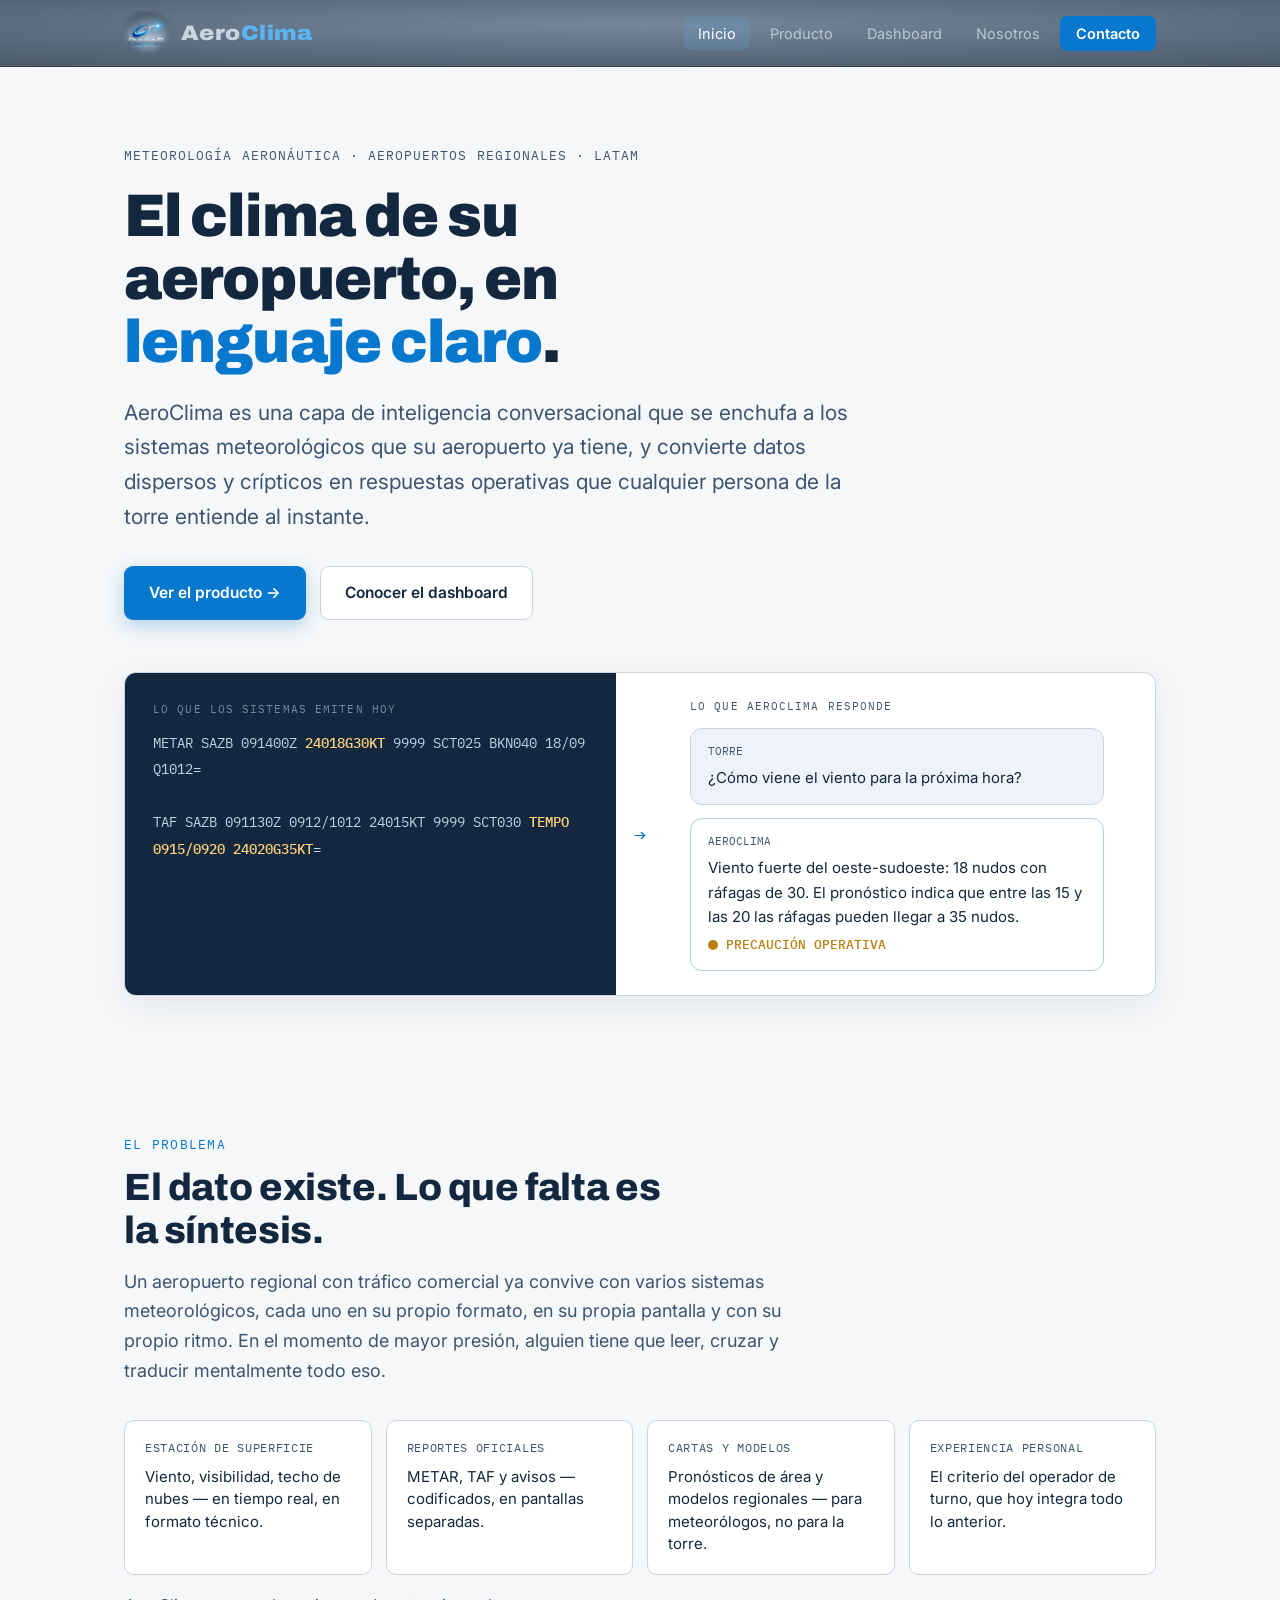
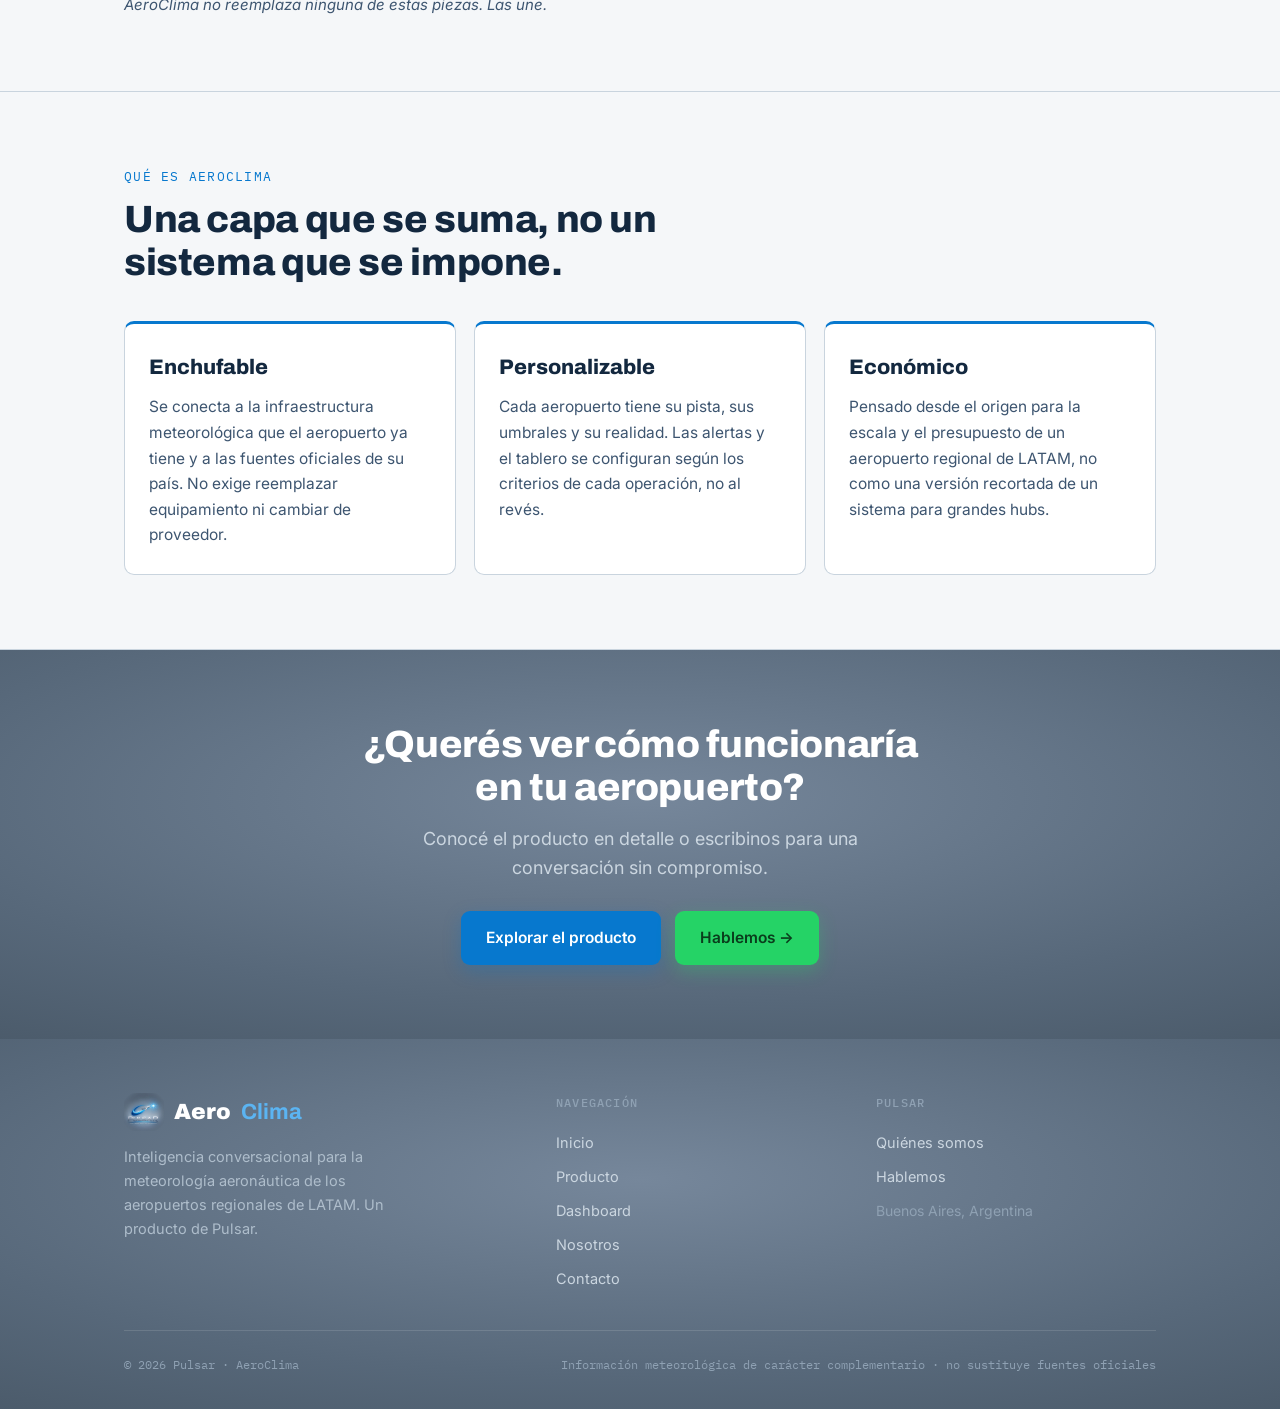
==== index.html @ eca9749c "Initial Page Structure" ====
<!DOCTYPE html>
<html lang="es">
<head>
<meta charset="UTF-8">
<meta name="viewport" content="width=device-width, initial-scale=1.0">
<title>AeroClima — Meteorología aeronáutica en lenguaje claro | Pulsar</title>
<meta name="description" content="AeroClima es una capa de inteligencia conversacional para la meteorología aeronáutica de aeropuertos regionales de LATAM. Se enchufa a los sistemas que ya existen y traduce datos crípticos en decisiones claras.">
<link rel="icon" type="image/png" sizes="48x48" href="favicon-48.png">
<link rel="icon" type="image/png" sizes="32x32" href="favicon-32.png">
<link rel="apple-touch-icon" href="apple-touch-icon.png">
<meta name="theme-color" content="#3C4A57">
<meta property="og:type" content="website">
<meta property="og:site_name" content="AeroClima">
<meta property="og:locale" content="es_AR">
<meta property="og:title" content="AeroClima — Meteorología aeronáutica en lenguaje claro">
<meta property="og:description" content="Una capa de IA conversacional que se enchufa a los sistemas meteorológicos que su aeropuerto ya tiene y los traduce a lenguaje operativo claro.">
<meta property="og:url" content="https://tomaslosada.github.io/aeroclima/index.html">
<meta property="og:image" content="https://tomaslosada.github.io/aeroclima/og-image.png">
<meta property="og:image:width" content="1200">
<meta property="og:image:height" content="630">
<meta name="twitter:card" content="summary_large_image">
<meta name="twitter:title" content="AeroClima — Meteorología aeronáutica en lenguaje claro">
<meta name="twitter:description" content="Una capa de IA conversacional que se enchufa a los sistemas meteorológicos que su aeropuerto ya tiene y los traduce a lenguaje operativo claro.">
<meta name="twitter:image" content="https://tomaslosada.github.io/aeroclima/og-image.png">
<link rel="preconnect" href="https://fonts.googleapis.com">
<link rel="preconnect" href="https://fonts.gstatic.com" crossorigin>
<link href="https://fonts.googleapis.com/css2?family=Archivo:wght@400..900&family=IBM+Plex+Mono:wght@400;500&family=Inter:wght@400;500;600;700&display=swap" rel="stylesheet">
<link rel="stylesheet" href="styles.css">
<style>
.hero{background:var(--paper);padding:78px 0 64px}
.hero .eyebrow{font-family:var(--mono);font-size:13px;letter-spacing:.08em;text-transform:uppercase;color:var(--ink-soft);margin-bottom:18px}
.hero h1{font-weight:900;font-stretch:95%;font-size:clamp(36px,5.6vw,60px);line-height:1.05;letter-spacing:-.015em;max-width:17ch}
.hero h1 em{font-style:normal;color:var(--cielo)}
.hero p.lede{margin-top:22px;font-size:clamp(17px,2vw,21px);color:var(--ink-soft);max-width:56ch}
.hero-cta{margin-top:32px;display:flex;gap:14px;flex-wrap:wrap}
.decode{margin-top:52px;display:grid;grid-template-columns:1fr auto 1fr;align-items:stretch;border:1px solid var(--line);background:#fff;border-radius:12px;overflow:hidden;box-shadow:0 10px 34px rgba(19,40,63,.07)}
.decode .raw{padding:26px 28px;background:var(--ink);color:#BFD3E6;font-family:var(--mono);font-size:14px;line-height:1.9;word-break:break-word}
.decode .raw .tag{display:block;font-size:11px;letter-spacing:.1em;color:#6E8BA8;margin-bottom:10px}
.decode .raw b{color:#FFD27A;font-weight:500}
.decode .bridge{display:flex;align-items:center;justify-content:center;padding:0 18px;font-family:var(--mono);font-size:20px;color:var(--cielo);background:#fff}
.decode .clear{padding:24px 26px;display:flex;flex-direction:column;justify-content:center;gap:13px}
.decode .clear .tag{font-size:11px;letter-spacing:.1em;font-family:var(--mono);color:var(--ink-soft)}
.bubble{background:#EDF3F8;border:1px solid var(--line);border-radius:12px;padding:13px 17px;font-size:15px;max-width:46ch}
.bubble .who{font-family:var(--mono);font-size:11px;color:var(--ink-soft);display:block;margin-bottom:6px}
.bubble.answer{background:#fff;border-color:#B5CCE0}
.estado{display:inline-flex;align-items:center;gap:8px;font-family:var(--mono);font-size:12.5px;font-weight:500;margin-top:4px}
.dot{width:10px;height:10px;border-radius:50%}
.dot.amber{background:var(--ambar)}.estado.amber{color:var(--ambar)}
.frag{margin-top:34px;display:grid;grid-template-columns:repeat(auto-fit,minmax(210px,1fr));gap:14px}
.frag .pane{background:#fff;border:1px solid var(--line);border-radius:10px;padding:18px 20px}
.frag .pane .src{font-family:var(--mono);font-size:11.5px;letter-spacing:.06em;color:var(--ink-soft);text-transform:uppercase}
.frag .pane .what{margin-top:8px;font-size:15px;line-height:1.5}
.frag-note{margin-top:18px;font-size:15px;color:var(--ink-soft);font-style:italic}
.pilares{margin-top:36px;display:grid;grid-template-columns:repeat(auto-fit,minmax(260px,1fr));gap:18px}
.pilar{background:#fff;border:1px solid var(--line);border-top:3px solid var(--cielo);border-radius:10px;padding:26px 24px}
.pilar h3{font-weight:800;font-size:21px;margin-bottom:10px}
.pilar p{font-size:15.5px;color:var(--ink-soft)}
.cta-band{background:var(--grad-pulsar);border-bottom:0;text-align:center;color:#fff}
.cta-band h2{margin:0 auto 14px;color:#fff}
.cta-band p{color:#CBD6E0;max-width:50ch;margin:0 auto 28px;font-size:18px}
@media (max-width:820px){
  .decode{grid-template-columns:1fr}
  .decode .bridge{padding:8px 0;background:transparent;font-size:0;line-height:0}
  .decode .bridge::after{content:"\2193";font-size:22px;line-height:1;color:var(--cielo)}
}
.skip{position:absolute;left:-9999px;top:0;background:#fff;color:var(--ink);padding:10px 16px;border-radius:0 0 8px 0;z-index:99;font-weight:600}.skip:focus{left:0}
</style>
</head>
<body>
<a class="skip" href="#contenido">Saltar al contenido</a>
<div id="nav-slot"></div>

<main id="contenido">
<header class="hero">
  <div class="wrap">
    <div class="eyebrow">Meteorología aeronáutica · Aeropuertos regionales · LATAM</div>
    <h1>El clima de su aeropuerto, en <em>lenguaje claro</em>.</h1>
    <p class="lede">AeroClima es una capa de inteligencia conversacional que se enchufa a los sistemas meteorológicos que su aeropuerto ya tiene, y convierte datos dispersos y crípticos en respuestas operativas que cualquier persona de la torre entiende al instante.</p>
    <div class="hero-cta">
      <a class="btn btn-primary" href="producto.html">Ver el producto →</a>
      <a class="btn btn-ghost" href="dashboard.html">Conocer el dashboard</a>
    </div>

    <div class="decode reveal" aria-label="De un METAR crudo a una respuesta clara">
      <div class="raw">
        <span class="tag">LO QUE LOS SISTEMAS EMITEN HOY</span>
        METAR SAZB 091400Z <b>24018G30KT</b> 9999 SCT025 BKN040 18/09 Q1012=<br><br>
        TAF SAZB 091130Z 0912/1012 24015KT 9999 SCT030 <b>TEMPO 0915/0920 24020G35KT</b>=
      </div>
      <div class="bridge" aria-hidden="true">→</div>
      <div class="clear">
        <span class="tag">LO QUE AEROCLIMA RESPONDE</span>
        <div class="bubble"><span class="who">TORRE</span>¿Cómo viene el viento para la próxima hora?</div>
        <div class="bubble answer"><span class="who">AEROCLIMA</span>Viento fuerte del oeste-sudoeste: 18 nudos con ráfagas de 30. El pronóstico indica que entre las 15 y las 20 las ráfagas pueden llegar a 35 nudos.
          <div class="estado amber"><span class="dot amber"></span>PRECAUCIÓN OPERATIVA</div>
        </div>
      </div>
    </div>
  </div>
</header>

<section>
  <div class="wrap">
    <div class="kicker">El problema</div>
    <h2>El dato existe. Lo que falta es la síntesis.</h2>
    <p class="intro">Un aeropuerto regional con tráfico comercial ya convive con varios sistemas meteorológicos, cada uno en su propio formato, en su propia pantalla y con su propio ritmo. En el momento de mayor presión, alguien tiene que leer, cruzar y traducir mentalmente todo eso.</p>
    <div class="frag reveal">
      <div class="pane"><div class="src">Estación de superficie</div><div class="what">Viento, visibilidad, techo de nubes — en tiempo real, en formato técnico.</div></div>
      <div class="pane"><div class="src">Reportes oficiales</div><div class="what">METAR, TAF y avisos — codificados, en pantallas separadas.</div></div>
      <div class="pane"><div class="src">Cartas y modelos</div><div class="what">Pronósticos de área y modelos regionales — para meteorólogos, no para la torre.</div></div>
      <div class="pane"><div class="src">Experiencia personal</div><div class="what">El criterio del operador de turno, que hoy integra todo lo anterior.</div></div>
    </div>
    <p class="frag-note">AeroClima no reemplaza ninguna de estas piezas. Las une.</p>
  </div>
</section>

<section>
  <div class="wrap">
    <div class="kicker">Qué es AeroClima</div>
    <h2>Una capa que se suma, no un sistema que se impone.</h2>
    <div class="pilares reveal">
      <div class="pilar"><h3>Enchufable</h3><p>Se conecta a la infraestructura meteorológica que el aeropuerto ya tiene y a las fuentes oficiales de su país. No exige reemplazar equipamiento ni cambiar de proveedor.</p></div>
      <div class="pilar"><h3>Personalizable</h3><p>Cada aeropuerto tiene su pista, sus umbrales y su realidad. Las alertas y el tablero se configuran según los criterios de cada operación, no al revés.</p></div>
      <div class="pilar"><h3>Económico</h3><p>Pensado desde el origen para la escala y el presupuesto de un aeropuerto regional de LATAM, no como una versión recortada de un sistema para grandes hubs.</p></div>
    </div>
  </div>
</section>

<section class="cta-band">
  <div class="wrap">
    <h2>¿Querés ver cómo funcionaría en tu aeropuerto?</h2>
    <p>Conocé el producto en detalle o escribinos para una conversación sin compromiso.</p>
    <div style="display:flex;gap:14px;justify-content:center;flex-wrap:wrap">
      <a class="btn btn-primary" href="producto.html">Explorar el producto</a>
      <a class="btn btn-wa" href="contacto.html">Hablemos →</a>
    </div>
  </div>
</section>

</main>
<div id="footer-slot"></div>
<script src="main.js"></script>
</body>
</html>
---- styles.css ----
/* ============================================================
   AeroClima · Pulsar — hoja de estilos compartida
   ============================================================ */
:root{
  --paper:#F5F7F9;
  --ink:#13283F;
  --ink-soft:#3D5570;
  --line:#C9D4DE;
  --verde:#1E7D4F;
  --ambar:#B97E10;
  --rojo:#B3362B;
  --cielo:#0778CE;
  --cielo-claro:#5BB4F2;
  --acero:#54677C;
  --grad-pulsar:radial-gradient(ellipse 120% 110% at 50% 38%, #76879B 0%, #57687A 48%, #3C4A57 100%);
  --mono:'IBM Plex Mono',ui-monospace,monospace;
  --display:'Archivo',sans-serif;
  --body:'Inter',system-ui,sans-serif;
}
*{margin:0;padding:0;box-sizing:border-box}
html{scroll-behavior:smooth}
body{background:var(--paper);color:var(--ink);font-family:var(--body);font-size:17px;line-height:1.65;-webkit-font-smoothing:antialiased}
a{color:var(--cielo);text-decoration:none}
a:focus-visible,button:focus-visible{outline:2px solid var(--cielo);outline-offset:3px}
img{max-width:100%}
.wrap{max-width:1080px;margin:0 auto;padding:0 24px}
.kicker{font-family:var(--mono);font-size:12.5px;letter-spacing:.1em;text-transform:uppercase;color:var(--cielo);margin-bottom:12px}
h1,h2,h3{font-family:var(--display)}

/* ---------- NAV (header oscuro, sticky) ---------- */
.nav{position:sticky;top:0;z-index:50;background:var(--grad-pulsar);border-bottom:1px solid #33404C}
.nav-inner{display:flex;align-items:center;justify-content:space-between;padding:11px 24px;max-width:1080px;margin:0 auto;gap:20px}
.brand{font-family:var(--display);font-weight:900;font-stretch:110%;font-size:21px;letter-spacing:.02em;display:inline-flex;align-items:center;gap:11px;flex:none}
.brand img{width:46px;height:auto;display:block;-webkit-mask-image:radial-gradient(ellipse 75% 75% at 50% 50%,#000 50%,transparent 78%);mask-image:radial-gradient(ellipse 75% 75% at 50% 50%,#000 50%,transparent 78%)}
.brand .word{color:#C9D4DF}
.brand .word b{color:var(--cielo-claro);font-weight:900}
.nav-links{display:flex;align-items:center;gap:6px;list-style:none}
.nav-links a{font-size:14.5px;color:#B9C6D4;padding:8px 14px;border-radius:7px;transition:background .15s,color .15s}
.nav-links a:hover{background:rgba(255,255,255,.08);color:#fff}
.nav-links a.active{color:#fff;background:rgba(91,180,242,.16)}
.nav-cta{font-family:var(--body);font-size:14px;font-weight:600;color:#fff !important;background:var(--cielo);padding:9px 16px !important;border-radius:7px}
.nav-cta:hover{background:#0668b0 !important}
.burger{display:none;background:none;border:0;cursor:pointer;padding:6px}
.burger span{display:block;width:24px;height:2px;background:#C9D4DF;margin:5px 0;transition:.25s}

/* ---------- botones ---------- */
.btn{display:inline-flex;align-items:center;gap:9px;font-weight:600;font-size:15.5px;padding:13px 24px;border-radius:9px;border:1px solid transparent;cursor:pointer;transition:transform .12s,box-shadow .2s,background .2s}
.btn:hover{transform:translateY(-1px)}
.btn-primary{background:var(--cielo);color:#fff;box-shadow:0 6px 18px rgba(7,120,206,.28)}
.btn-primary:hover{background:#0668b0;box-shadow:0 8px 22px rgba(7,120,206,.36)}
.btn-ghost{background:#fff;color:var(--ink);border-color:var(--line)}
.btn-ghost:hover{border-color:var(--cielo);color:var(--cielo)}
.btn-wa{background:#25D366;color:#0a3d1c;box-shadow:0 6px 18px rgba(37,211,102,.3)}
.btn-wa:hover{background:#1eb958}

/* ---------- secciones ---------- */
section{padding:74px 0;border-bottom:1px solid var(--line)}
h2{font-weight:800;font-stretch:100%;font-size:clamp(26px,3.4vw,38px);line-height:1.13;max-width:24ch;margin-bottom:14px;letter-spacing:-.01em}
section>.wrap>p.intro{max-width:64ch;color:var(--ink-soft);font-size:18px}

/* ---------- page hero (interior) ---------- */
.page-hero{background:var(--grad-pulsar);border-bottom:1px solid #33404C;padding:66px 0 60px;color:#fff}
.page-hero .kicker{color:var(--cielo-claro)}
.page-hero h1{font-weight:900;font-stretch:96%;font-size:clamp(32px,5vw,52px);line-height:1.06;max-width:20ch;letter-spacing:-.01em}
.page-hero p{margin-top:18px;font-size:clamp(17px,2vw,20px);color:#CBD6E0;max-width:56ch}

/* ---------- reveal ---------- */
@media (prefers-reduced-motion:no-preference){
  .reveal{opacity:0;transform:translateY(16px);transition:opacity .65s ease,transform .65s cubic-bezier(.2,.7,.3,1)}
  .reveal.in{opacity:1;transform:none}
  .reveal.d1{transition-delay:.08s}.reveal.d2{transition-delay:.16s}.reveal.d3{transition-delay:.24s}
}

/* ---------- footer ---------- */
.site-footer{background:var(--grad-pulsar);color:#CBD6E0;border-bottom:0;padding:54px 0 34px}
.foot-top{display:grid;grid-template-columns:1.4fr 1fr 1fr;gap:40px;padding-bottom:34px;border-bottom:1px solid rgba(255,255,255,.12)}
.foot-brand{font-family:var(--display);font-weight:900;font-size:22px;color:#fff;display:flex;align-items:center;gap:10px;margin-bottom:14px}
.foot-brand img{width:40px;-webkit-mask-image:radial-gradient(ellipse 75% 75% at 50% 50%,#000 50%,transparent 78%);mask-image:radial-gradient(ellipse 75% 75% at 50% 50%,#000 50%,transparent 78%)}
.foot-brand b{color:var(--cielo-claro)}
.foot-top p{font-size:14.5px;max-width:34ch;color:#AEBDCB}
.foot-col h4{font-family:var(--mono);font-size:12px;letter-spacing:.1em;text-transform:uppercase;color:#8FA1B3;margin-bottom:14px;font-weight:500}
.foot-col a{display:block;color:#CBD6E0;font-size:14.5px;padding:5px 0}
.foot-col a:hover{color:#fff}
.foot-bottom{padding-top:24px;font-family:var(--mono);font-size:12px;color:#8FA1B3;display:flex;justify-content:space-between;flex-wrap:wrap;gap:10px}

/* ---------- responsive ---------- */
@media (max-width:820px){
  .nav-links{position:fixed;inset:53px 0 auto 0;flex-direction:column;align-items:stretch;background:#3C4A57;padding:12px 18px 20px;gap:2px;border-bottom:1px solid #33404C;transform:translateY(-130%);transition:transform .3s ease;box-shadow:0 18px 30px rgba(0,0,0,.25)}
  .nav-links.open{transform:none}
  .nav-links a{padding:13px 12px;font-size:16px;border-radius:8px}
  .nav-cta{margin-top:8px;text-align:center;justify-content:center}
  .burger{display:block}
  .foot-top{grid-template-columns:1fr;gap:30px}
}
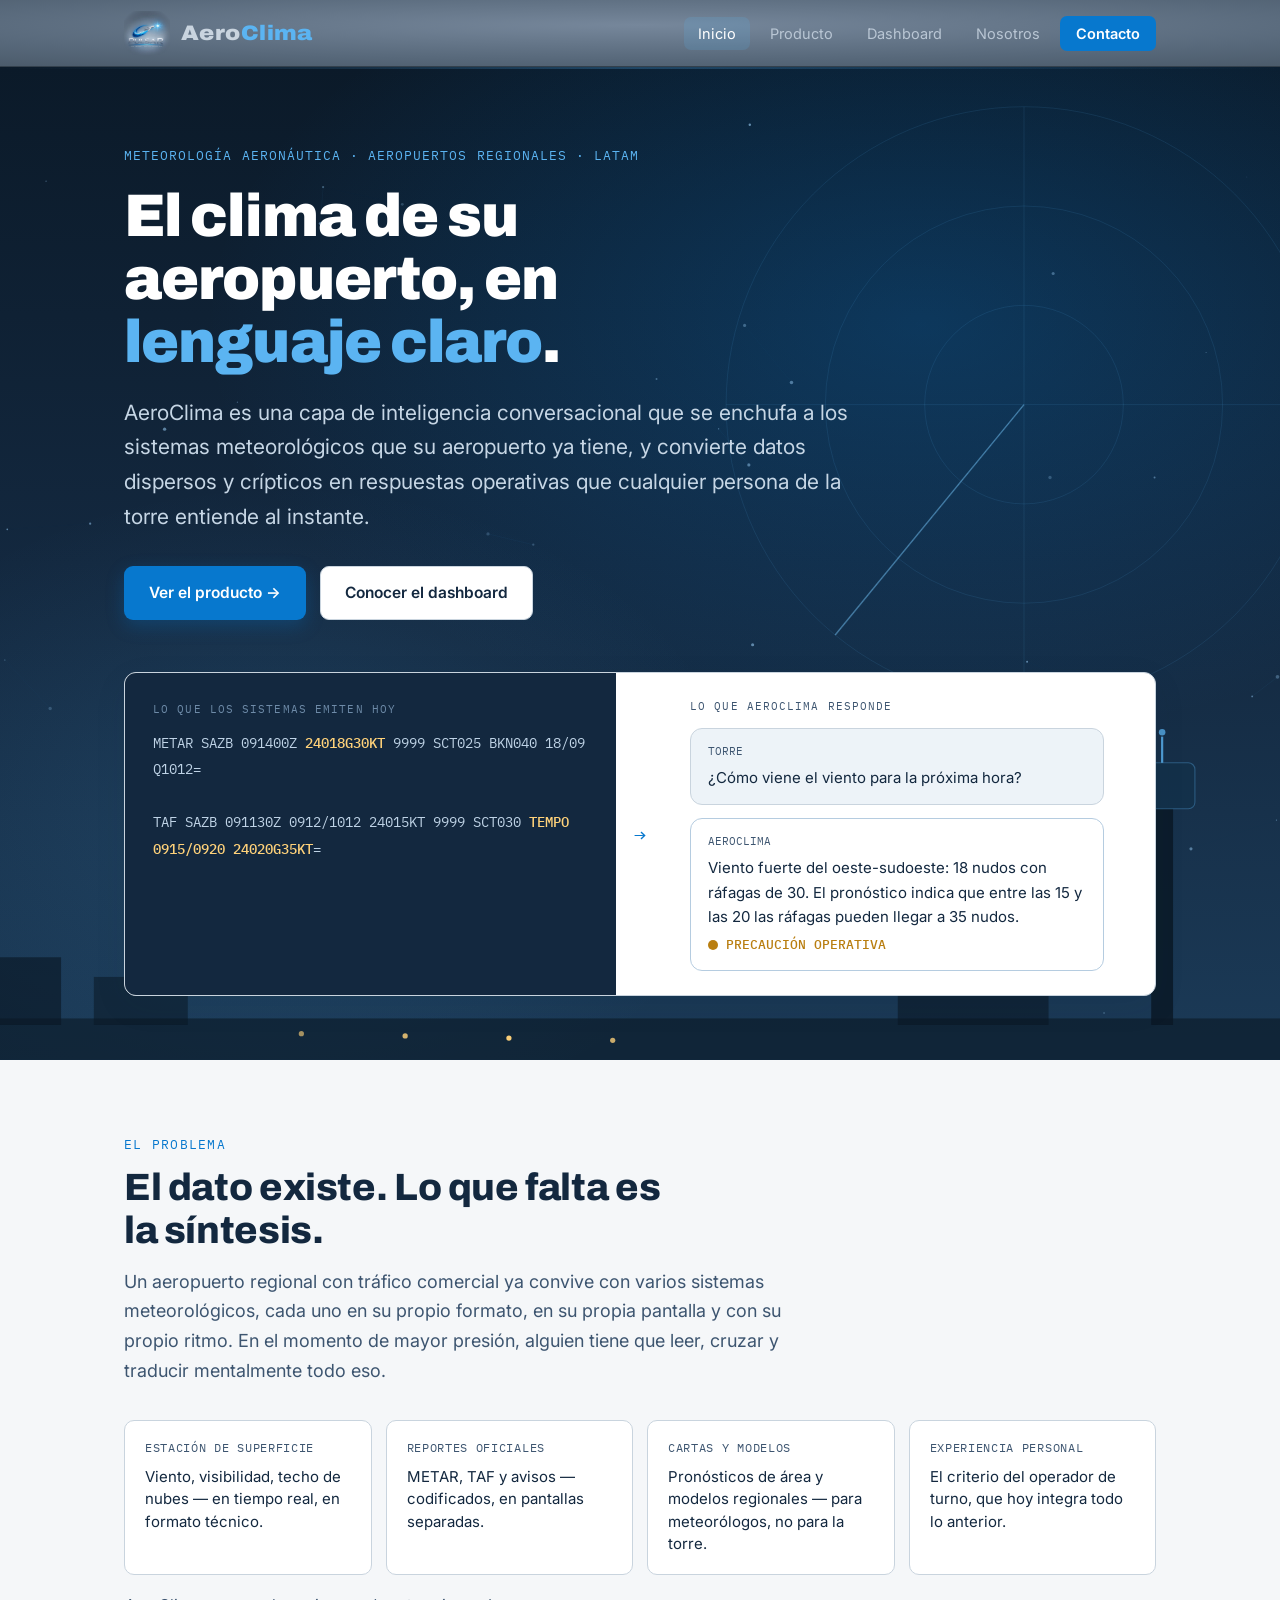
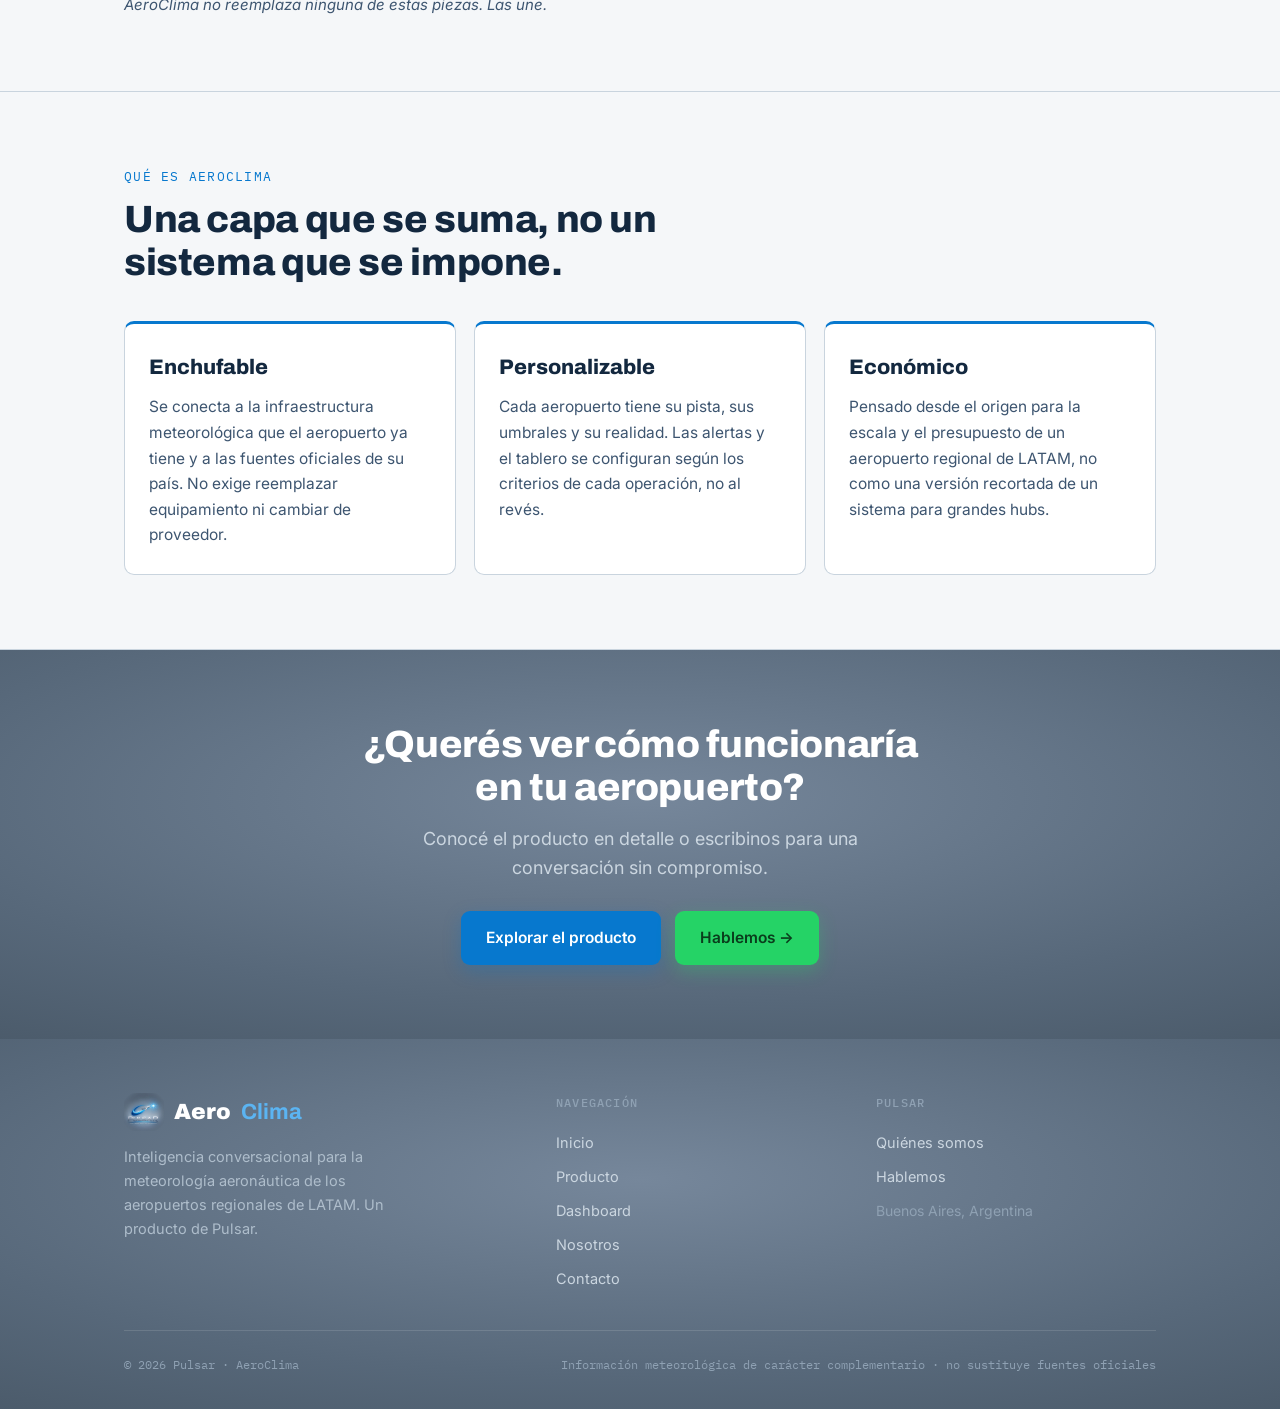
==== commit 6715df69: "creating v2" ====
--- a/index.html
+++ b/index.html
@@ -14,24 +14,24 @@
 <meta property="og:locale" content="es_AR">
 <meta property="og:title" content="AeroClima — Meteorología aeronáutica en lenguaje claro">
 <meta property="og:description" content="Una capa de IA conversacional que se enchufa a los sistemas meteorológicos que su aeropuerto ya tiene y los traduce a lenguaje operativo claro.">
-<meta property="og:url" content="https://tomaslosada.github.io/aeroclima/index.html">
-<meta property="og:image" content="https://tomaslosada.github.io/aeroclima/og-image.png">
+<meta property="og:url" content="https://aeroclima.pulsar-avitech.ai/index.html">
+<meta property="og:image" content="https://aeroclima.pulsar-avitech.ai/og-image.png">
 <meta property="og:image:width" content="1200">
 <meta property="og:image:height" content="630">
 <meta name="twitter:card" content="summary_large_image">
 <meta name="twitter:title" content="AeroClima — Meteorología aeronáutica en lenguaje claro">
 <meta name="twitter:description" content="Una capa de IA conversacional que se enchufa a los sistemas meteorológicos que su aeropuerto ya tiene y los traduce a lenguaje operativo claro.">
-<meta name="twitter:image" content="https://tomaslosada.github.io/aeroclima/og-image.png">
+<meta name="twitter:image" content="https://aeroclima.pulsar-avitech.ai/og-image.png">
 <link rel="preconnect" href="https://fonts.googleapis.com">
 <link rel="preconnect" href="https://fonts.gstatic.com" crossorigin>
 <link href="https://fonts.googleapis.com/css2?family=Archivo:wght@400..900&family=IBM+Plex+Mono:wght@400;500&family=Inter:wght@400;500;600;700&display=swap" rel="stylesheet">
 <link rel="stylesheet" href="styles.css">
 <style>
-.hero{background:var(--paper);padding:78px 0 64px}
-.hero .eyebrow{font-family:var(--mono);font-size:13px;letter-spacing:.08em;text-transform:uppercase;color:var(--ink-soft);margin-bottom:18px}
-.hero h1{font-weight:900;font-stretch:95%;font-size:clamp(36px,5.6vw,60px);line-height:1.05;letter-spacing:-.015em;max-width:17ch}
-.hero h1 em{font-style:normal;color:var(--cielo)}
-.hero p.lede{margin-top:22px;font-size:clamp(17px,2vw,21px);color:var(--ink-soft);max-width:56ch}
+.hero{padding:78px 0 64px}
+.hero .eyebrow{font-family:var(--mono);font-size:13px;letter-spacing:.08em;text-transform:uppercase;color:var(--cielo-claro);margin-bottom:18px}
+.hero h1{font-weight:900;font-stretch:95%;font-size:clamp(36px,5.6vw,60px);line-height:1.05;letter-spacing:-.015em;max-width:17ch;color:#fff}
+.hero h1 em{font-style:normal;color:var(--cielo-claro)}
+.hero p.lede{margin-top:22px;font-size:clamp(17px,2vw,21px);color:#C6D6E5;max-width:56ch}
 .hero-cta{margin-top:32px;display:flex;gap:14px;flex-wrap:wrap}
 .decode{margin-top:52px;display:grid;grid-template-columns:1fr auto 1fr;align-items:stretch;border:1px solid var(--line);background:#fff;border-radius:12px;overflow:hidden;box-shadow:0 10px 34px rgba(19,40,63,.07)}
 .decode .raw{padding:26px 28px;background:var(--ink);color:#BFD3E6;font-family:var(--mono);font-size:14px;line-height:1.9;word-break:break-word}
--- a/styles.css
+++ b/styles.css
@@ -27,7 +27,24 @@
 .kicker{font-family:var(--mono);font-size:12.5px;letter-spacing:.1em;text-transform:uppercase;color:var(--cielo);margin-bottom:12px}
 h1,h2,h3{font-family:var(--display)}
 
-/* ---------- NAV (header oscuro, sticky) ---------- */
+/* ---------- ESCENA ANIMADA DE FONDO (heroes) ---------- */
+.hero, .page-hero{position:relative;overflow:hidden}
+.hero-bg{position:absolute;inset:0;z-index:0;pointer-events:none;overflow:hidden;
+  background:linear-gradient(180deg,#0B1A29 0%,#13283F 50%,#1B3A57 100%)}
+.hero-bg .glow{position:absolute;inset:0;background:radial-gradient(ellipse 80% 60% at 72% 26%, rgba(7,120,206,.26), transparent 70%);animation:hbreathe 15s ease-in-out infinite}
+.hero-bg .glow2{position:absolute;inset:0;background:radial-gradient(ellipse 55% 50% at 22% 75%, rgba(91,180,242,.12), transparent 66%);animation:hbreathe 19s ease-in-out infinite reverse}
+@keyframes hbreathe{0%,100%{opacity:.65;transform:scale(1)}50%{opacity:1;transform:scale(1.07)}}
+.hero-bg canvas{position:absolute;inset:0;width:100%;height:100%}
+.hero-bg .scan{position:absolute;left:0;width:100%;height:2px;background:linear-gradient(90deg,transparent,rgba(91,180,242,.45),transparent);animation:hscan 8s linear infinite;opacity:.55}
+@keyframes hscan{0%{top:-4%}100%{top:104%}}
+.hero-bg .skyline{position:absolute;bottom:0;left:0;width:100%;height:44%}
+/* el contenido del hero va por encima de la escena */
+.hero > .wrap, .page-hero > .wrap, .nf > div{position:relative;z-index:2}
+@media (prefers-reduced-motion:reduce){
+  .hero-bg .glow,.hero-bg .glow2,.hero-bg .scan{animation:none}
+}
+
+
 .nav{position:sticky;top:0;z-index:50;background:var(--grad-pulsar);border-bottom:1px solid #33404C}
 .nav-inner{display:flex;align-items:center;justify-content:space-between;padding:11px 24px;max-width:1080px;margin:0 auto;gap:20px}
 .brand{font-family:var(--display);font-weight:900;font-stretch:110%;font-size:21px;letter-spacing:.02em;display:inline-flex;align-items:center;gap:11px;flex:none}
@@ -59,9 +76,9 @@
 section>.wrap>p.intro{max-width:64ch;color:var(--ink-soft);font-size:18px}
 
 /* ---------- page hero (interior) ---------- */
-.page-hero{background:var(--grad-pulsar);border-bottom:1px solid #33404C;padding:66px 0 60px;color:#fff}
+.page-hero{position:relative;border-bottom:1px solid #33404C;padding:66px 0 60px;color:#fff}
 .page-hero .kicker{color:var(--cielo-claro)}
-.page-hero h1{font-weight:900;font-stretch:96%;font-size:clamp(32px,5vw,52px);line-height:1.06;max-width:20ch;letter-spacing:-.01em}
+.page-hero h1,.page-hero h2{font-weight:900;font-stretch:96%;font-size:clamp(32px,5vw,52px);line-height:1.06;max-width:20ch;letter-spacing:-.01em;margin-bottom:0}
 .page-hero p{margin-top:18px;font-size:clamp(17px,2vw,20px);color:#CBD6E0;max-width:56ch}
 
 /* ---------- reveal ---------- */
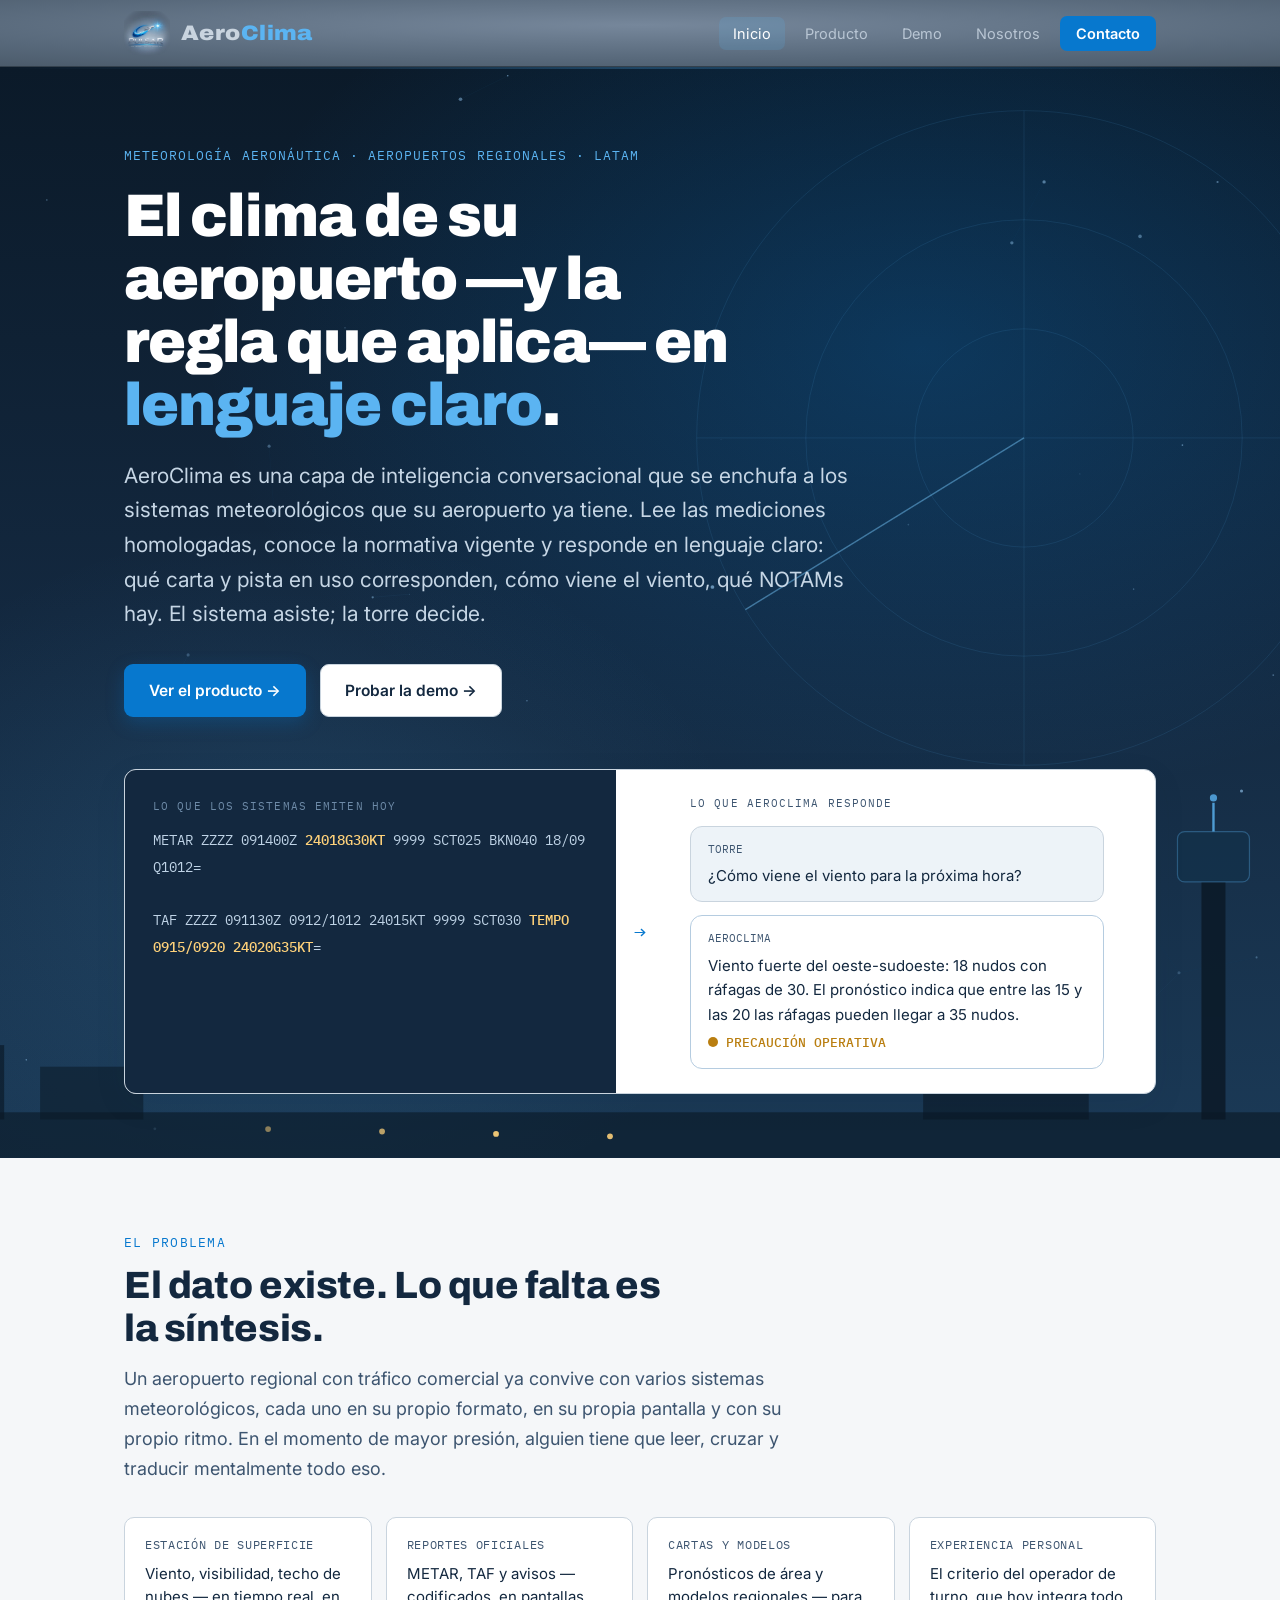
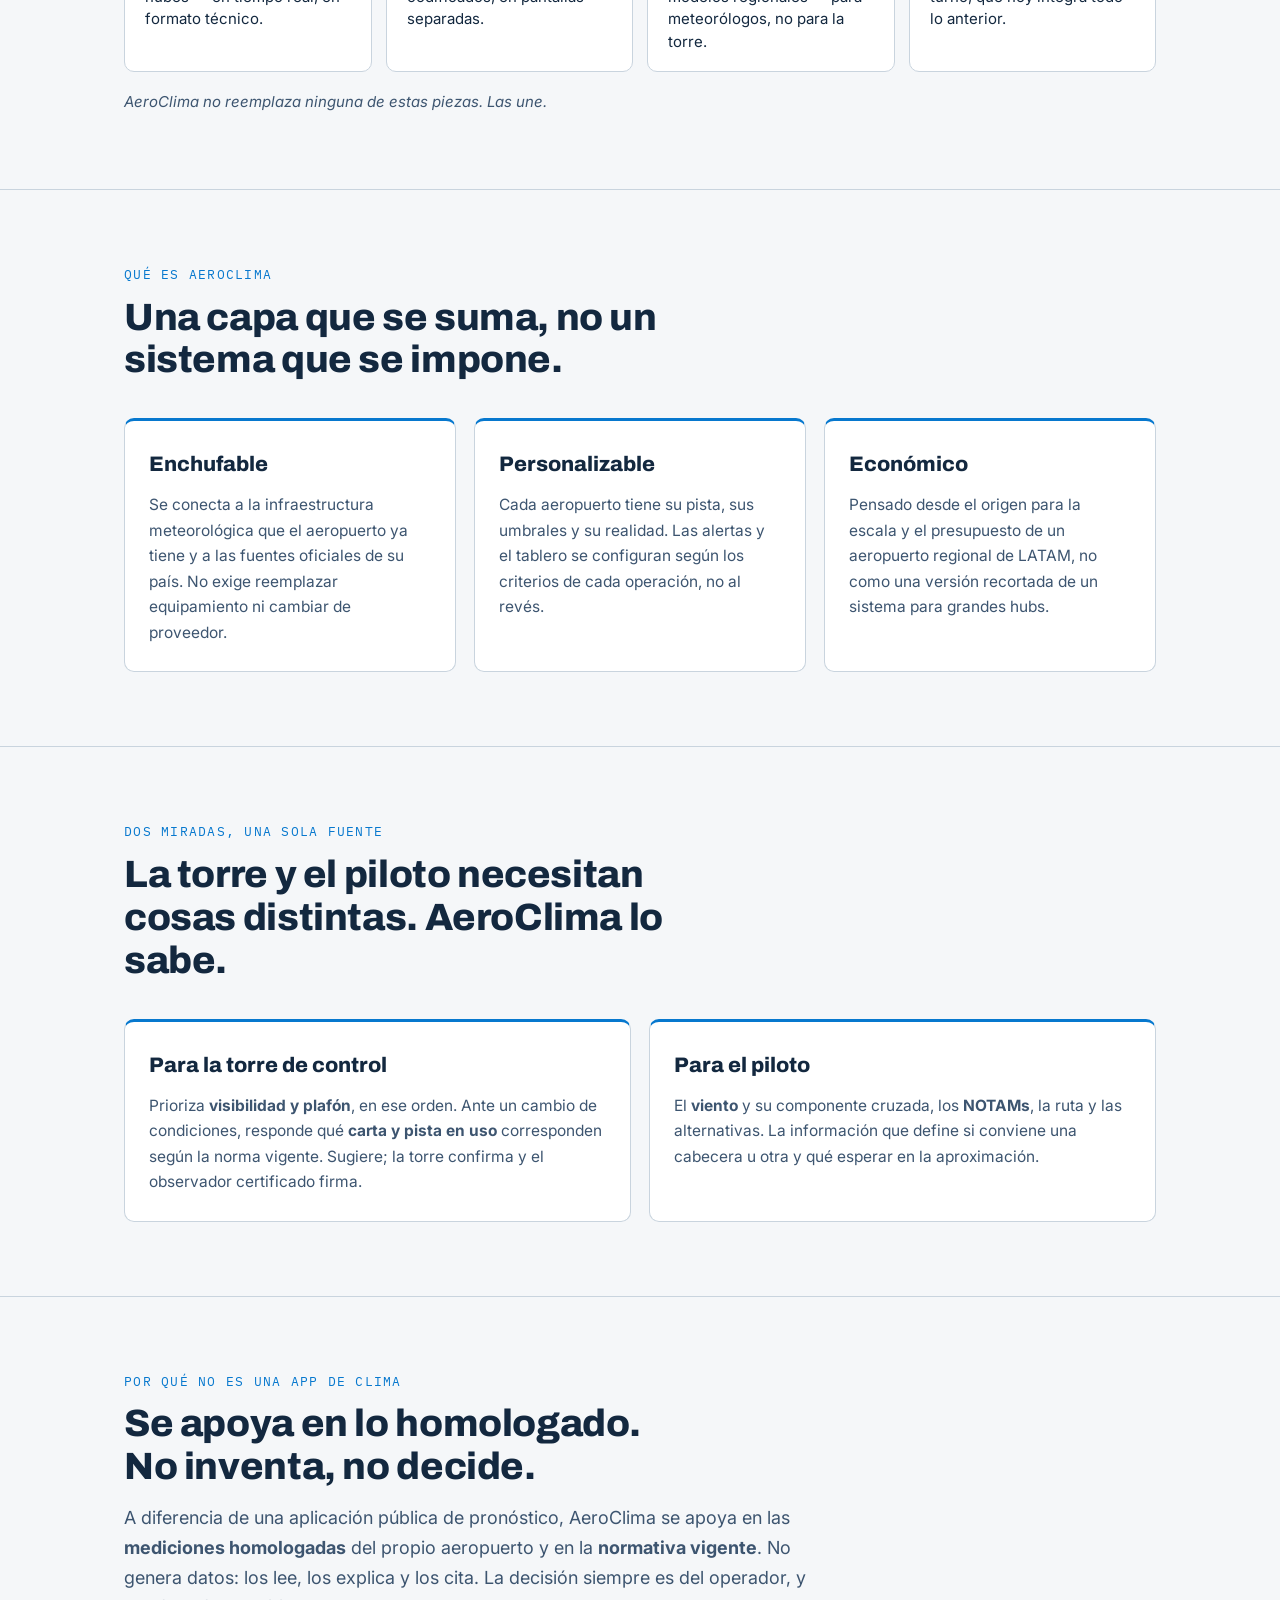
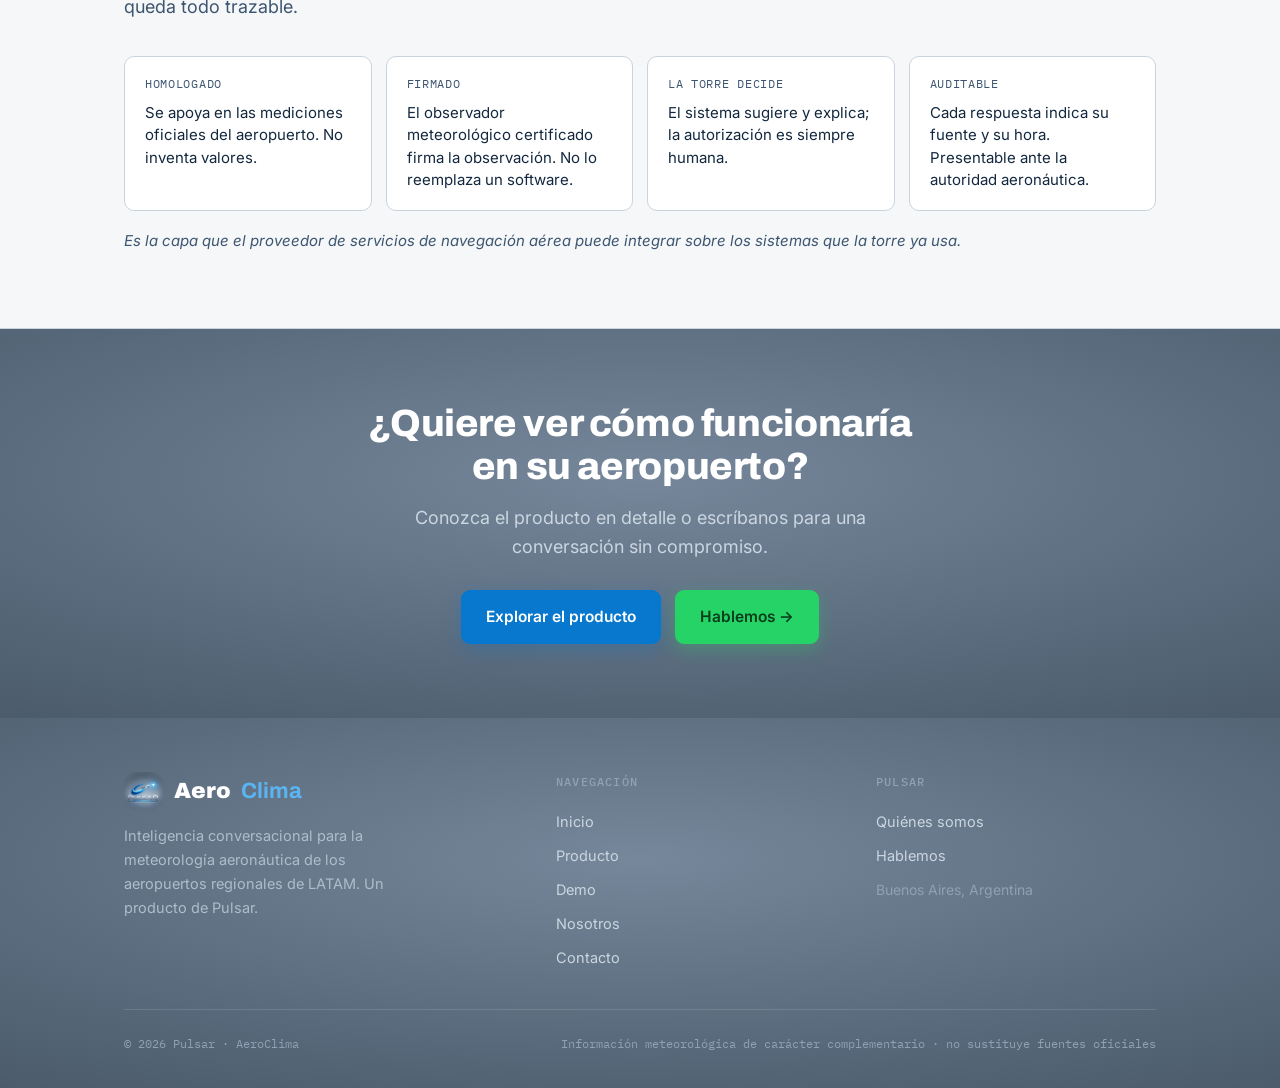
==== commit 98ade335: "Sitio v6" ====
--- a/index.html
+++ b/index.html
@@ -74,18 +74,18 @@
 <header class="hero">
   <div class="wrap">
     <div class="eyebrow">Meteorología aeronáutica · Aeropuertos regionales · LATAM</div>
-    <h1>El clima de su aeropuerto, en <em>lenguaje claro</em>.</h1>
-    <p class="lede">AeroClima es una capa de inteligencia conversacional que se enchufa a los sistemas meteorológicos que su aeropuerto ya tiene, y convierte datos dispersos y crípticos en respuestas operativas que cualquier persona de la torre entiende al instante.</p>
+    <h1>El clima de su aeropuerto —y la regla que aplica— en <em>lenguaje claro</em>.</h1>
+    <p class="lede">AeroClima es una capa de inteligencia conversacional que se enchufa a los sistemas meteorológicos que su aeropuerto ya tiene. Lee las mediciones homologadas, conoce la normativa vigente y responde en lenguaje claro: qué carta y pista en uso corresponden, cómo viene el viento, qué NOTAMs hay. El sistema asiste; la torre decide.</p>
     <div class="hero-cta">
       <a class="btn btn-primary" href="producto.html">Ver el producto →</a>
-      <a class="btn btn-ghost" href="dashboard.html">Conocer el dashboard</a>
+      <a class="btn btn-ghost" href="demo.html" target="_blank" rel="noopener">Probar la demo →</a>
     </div>
 
     <div class="decode reveal" aria-label="De un METAR crudo a una respuesta clara">
       <div class="raw">
         <span class="tag">LO QUE LOS SISTEMAS EMITEN HOY</span>
-        METAR SAZB 091400Z <b>24018G30KT</b> 9999 SCT025 BKN040 18/09 Q1012=<br><br>
-        TAF SAZB 091130Z 0912/1012 24015KT 9999 SCT030 <b>TEMPO 0915/0920 24020G35KT</b>=
+        METAR ZZZZ 091400Z <b>24018G30KT</b> 9999 SCT025 BKN040 18/09 Q1012=<br><br>
+        TAF ZZZZ 091130Z 0912/1012 24015KT 9999 SCT030 <b>TEMPO 0915/0920 24020G35KT</b>=
       </div>
       <div class="bridge" aria-hidden="true">→</div>
       <div class="clear">
@@ -126,10 +126,36 @@
   </div>
 </section>
 
+<section>
+  <div class="wrap">
+    <div class="kicker">Dos miradas, una sola fuente</div>
+    <h2>La torre y el piloto necesitan cosas distintas. AeroClima lo sabe.</h2>
+    <div class="pilares reveal">
+      <div class="pilar"><h3>Para la torre de control</h3><p>Prioriza <b>visibilidad y plafón</b>, en ese orden. Ante un cambio de condiciones, responde qué <b>carta y pista en uso</b> corresponden según la norma vigente. Sugiere; la torre confirma y el observador certificado firma.</p></div>
+      <div class="pilar"><h3>Para el piloto</h3><p>El <b>viento</b> y su componente cruzada, los <b>NOTAMs</b>, la ruta y las alternativas. La información que define si conviene una cabecera u otra y qué esperar en la aproximación.</p></div>
+    </div>
+  </div>
+</section>
+
+<section>
+  <div class="wrap">
+    <div class="kicker">Por qué no es una app de clima</div>
+    <h2>Se apoya en lo homologado. No inventa, no decide.</h2>
+    <p class="intro">A diferencia de una aplicación pública de pronóstico, AeroClima se apoya en las <b>mediciones homologadas</b> del propio aeropuerto y en la <b>normativa vigente</b>. No genera datos: los lee, los explica y los cita. La decisión siempre es del operador, y queda todo trazable.</p>
+    <div class="frag reveal">
+      <div class="pane"><div class="src">Homologado</div><div class="what">Se apoya en las mediciones oficiales del aeropuerto. No inventa valores.</div></div>
+      <div class="pane"><div class="src">Firmado</div><div class="what">El observador meteorológico certificado firma la observación. No lo reemplaza un software.</div></div>
+      <div class="pane"><div class="src">La torre decide</div><div class="what">El sistema sugiere y explica; la autorización es siempre humana.</div></div>
+      <div class="pane"><div class="src">Auditable</div><div class="what">Cada respuesta indica su fuente y su hora. Presentable ante la autoridad aeronáutica.</div></div>
+    </div>
+    <p class="frag-note">Es la capa que el proveedor de servicios de navegación aérea puede integrar sobre los sistemas que la torre ya usa.</p>
+  </div>
+</section>
+
 <section class="cta-band">
   <div class="wrap">
-    <h2>¿Querés ver cómo funcionaría en tu aeropuerto?</h2>
-    <p>Conocé el producto en detalle o escribinos para una conversación sin compromiso.</p>
+    <h2>¿Quiere ver cómo funcionaría en su aeropuerto?</h2>
+    <p>Conozca el producto en detalle o escríbanos para una conversación sin compromiso.</p>
     <div style="display:flex;gap:14px;justify-content:center;flex-wrap:wrap">
       <a class="btn btn-primary" href="producto.html">Explorar el producto</a>
       <a class="btn btn-wa" href="contacto.html">Hablemos →</a>
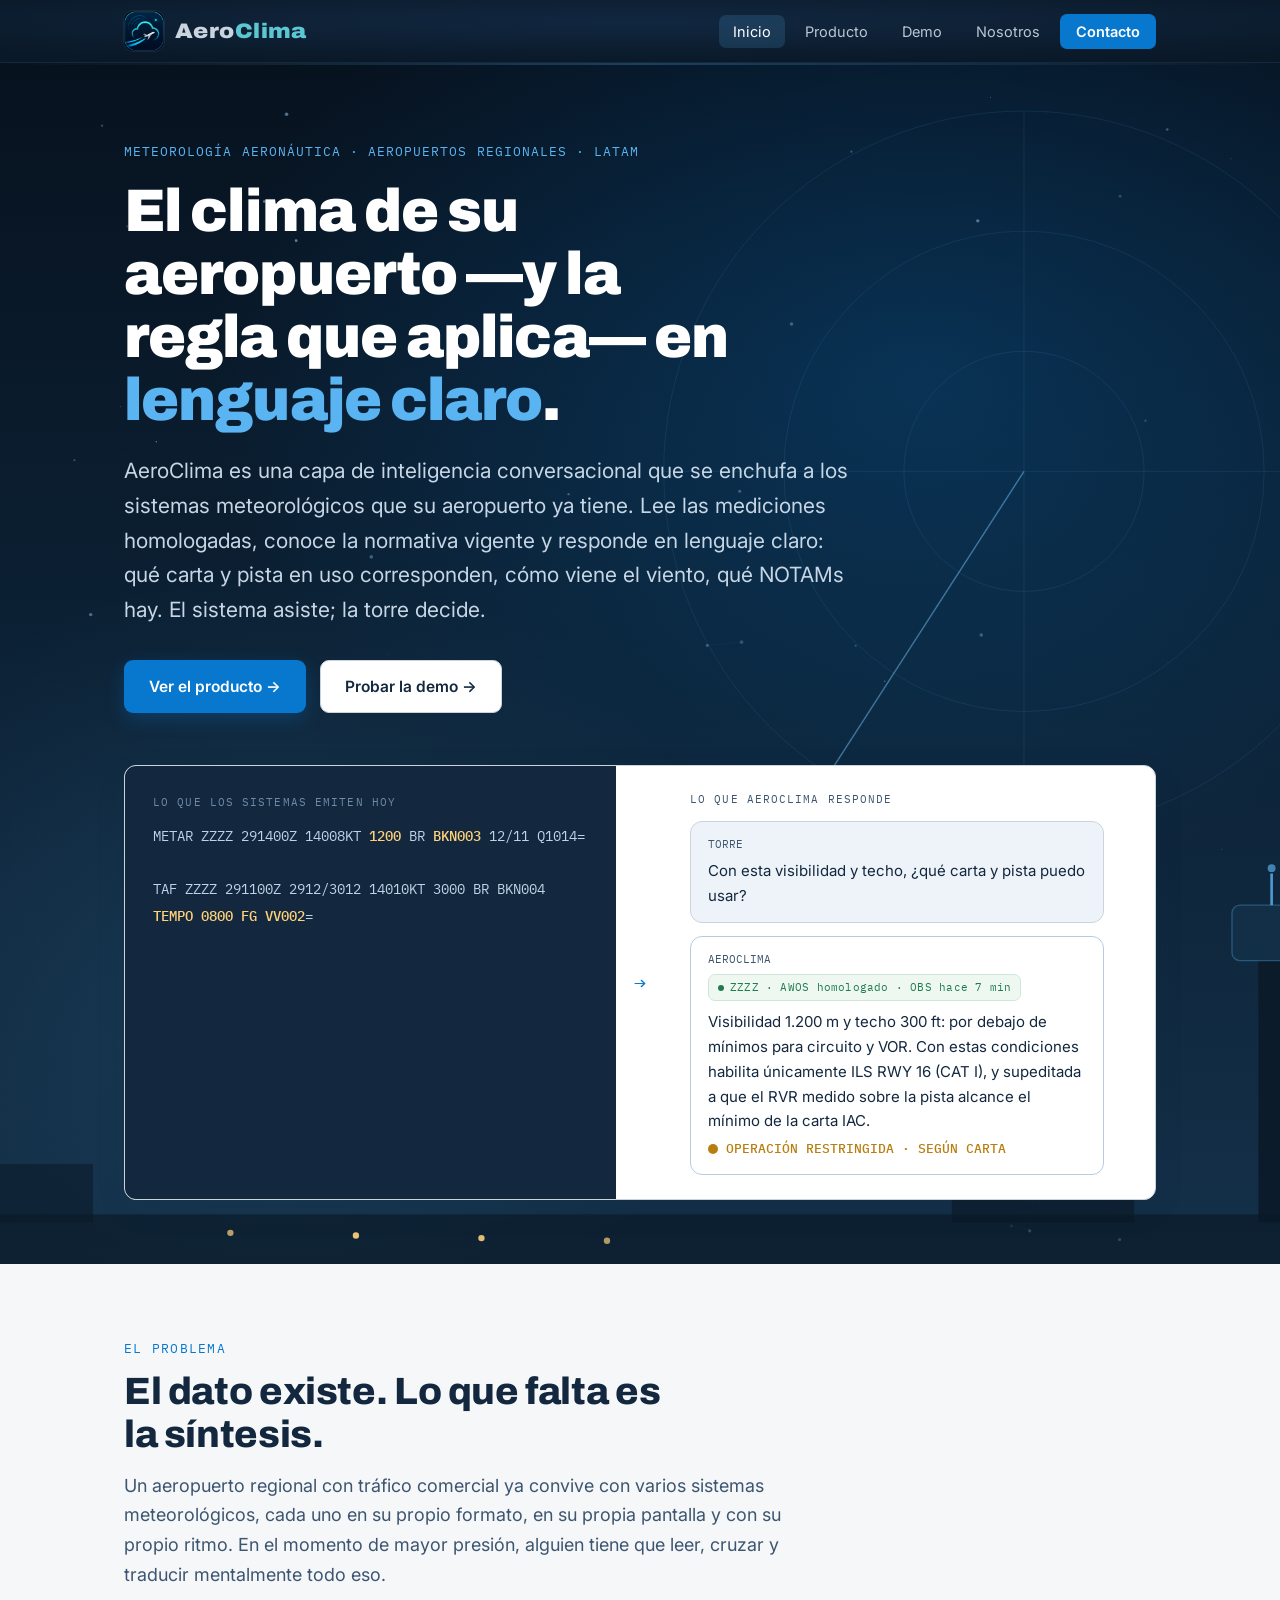
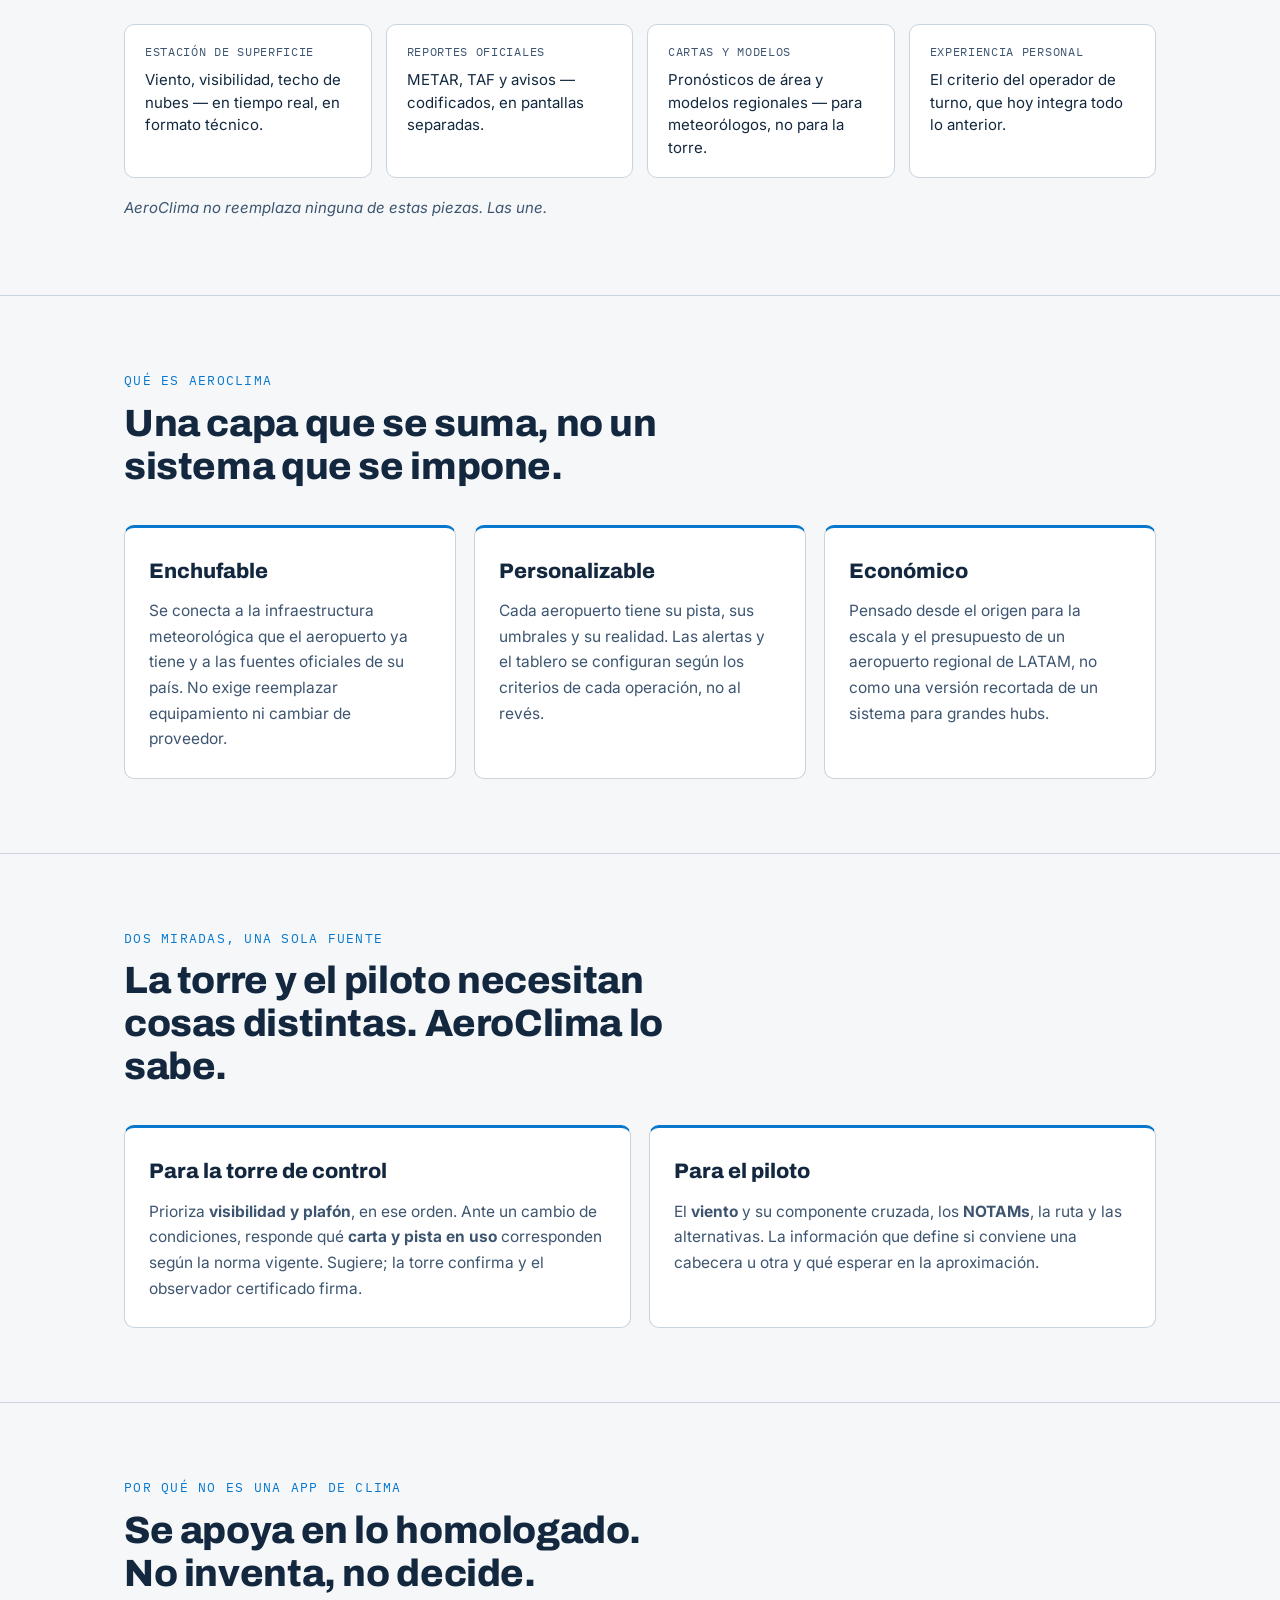
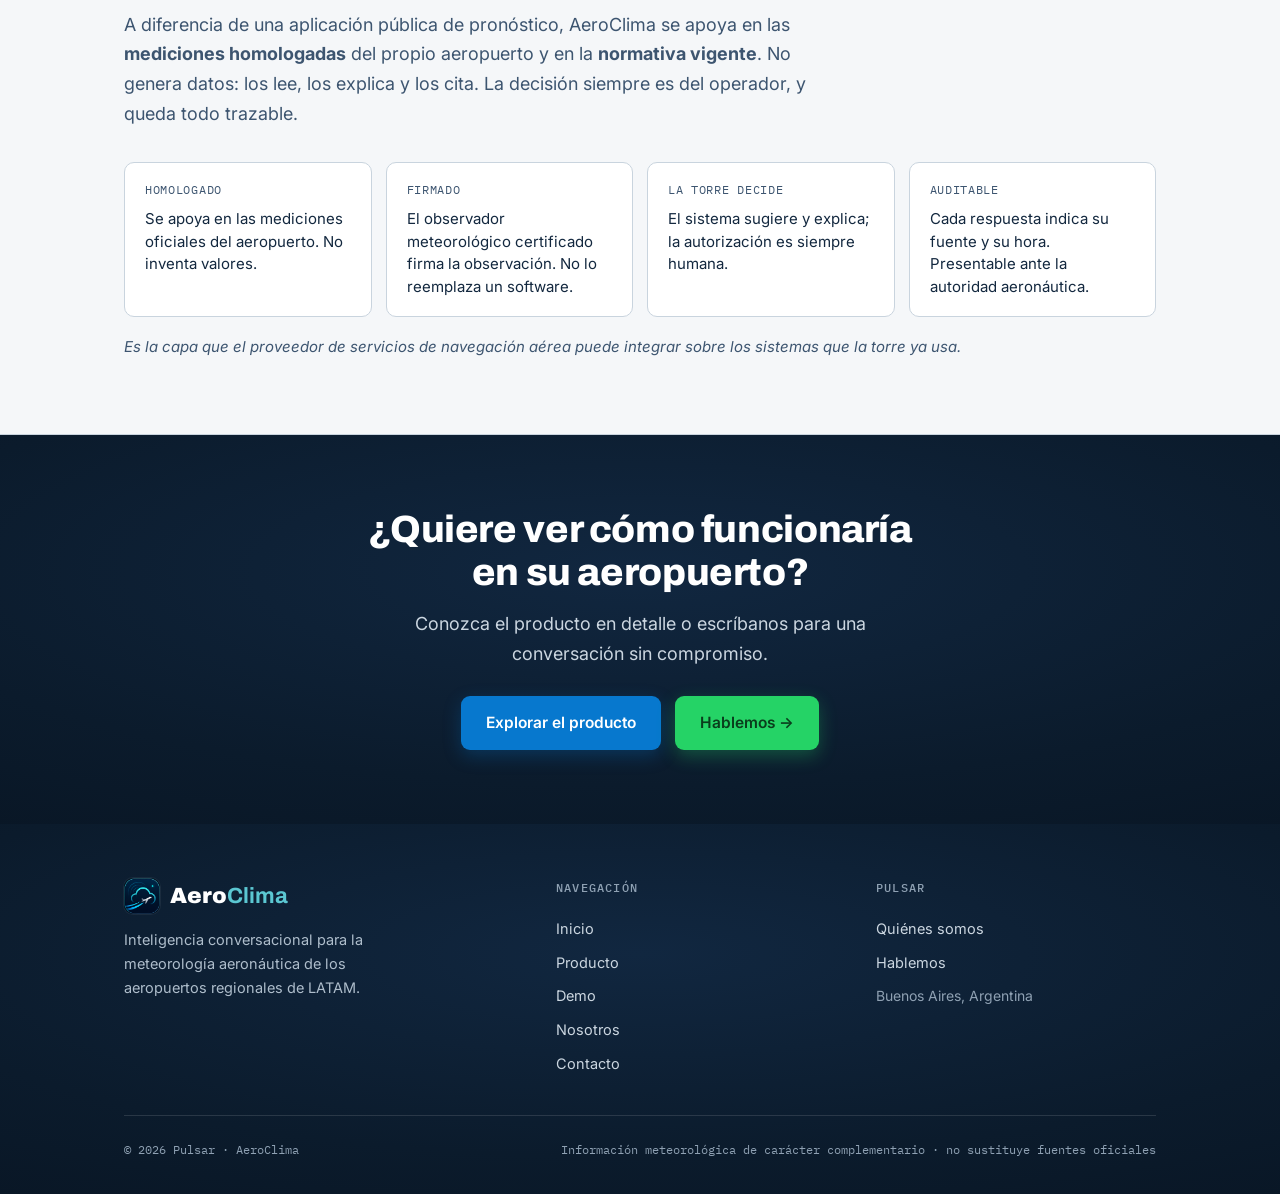
==== commit b1cc1b0a: "v9" ====
--- a/index.html
+++ b/index.html
@@ -43,9 +43,12 @@
 .bubble{background:#EDF3F8;border:1px solid var(--line);border-radius:12px;padding:13px 17px;font-size:15px;max-width:46ch}
 .bubble .who{font-family:var(--mono);font-size:11px;color:var(--ink-soft);display:block;margin-bottom:6px}
 .bubble.answer{background:#fff;border-color:#B5CCE0}
+.bubble .src{display:flex;align-items:center;gap:6px;font-family:var(--mono);font-size:10.5px;letter-spacing:.02em;color:var(--verde);background:#EFF7F1;border:1px solid #CFE7D8;border-radius:7px;padding:4px 9px;margin-bottom:9px;width:fit-content}
+.bubble .src::before{content:"";width:6px;height:6px;border-radius:50%;background:var(--verde);flex:none}
 .estado{display:inline-flex;align-items:center;gap:8px;font-family:var(--mono);font-size:12.5px;font-weight:500;margin-top:4px}
 .dot{width:10px;height:10px;border-radius:50%}
 .dot.amber{background:var(--ambar)}.estado.amber{color:var(--ambar)}
+.dot.verde{background:var(--verde)}.estado.verde{color:var(--verde)}
 .frag{margin-top:34px;display:grid;grid-template-columns:repeat(auto-fit,minmax(210px,1fr));gap:14px}
 .frag .pane{background:#fff;border:1px solid var(--line);border-radius:10px;padding:18px 20px}
 .frag .pane .src{font-family:var(--mono);font-size:11.5px;letter-spacing:.06em;color:var(--ink-soft);text-transform:uppercase}
@@ -84,15 +87,17 @@
     <div class="decode reveal" aria-label="De un METAR crudo a una respuesta clara">
       <div class="raw">
         <span class="tag">LO QUE LOS SISTEMAS EMITEN HOY</span>
-        METAR ZZZZ 091400Z <b>24018G30KT</b> 9999 SCT025 BKN040 18/09 Q1012=<br><br>
-        TAF ZZZZ 091130Z 0912/1012 24015KT 9999 SCT030 <b>TEMPO 0915/0920 24020G35KT</b>=
+        METAR ZZZZ 291400Z 14008KT <b>1200</b> BR <b>BKN003</b> 12/11 Q1014=<br><br>
+        TAF ZZZZ 291100Z 2912/3012 14010KT 3000 BR BKN004 <b>TEMPO 0800 FG VV002</b>=
       </div>
       <div class="bridge" aria-hidden="true">→</div>
       <div class="clear">
         <span class="tag">LO QUE AEROCLIMA RESPONDE</span>
-        <div class="bubble"><span class="who">TORRE</span>¿Cómo viene el viento para la próxima hora?</div>
-        <div class="bubble answer"><span class="who">AEROCLIMA</span>Viento fuerte del oeste-sudoeste: 18 nudos con ráfagas de 30. El pronóstico indica que entre las 15 y las 20 las ráfagas pueden llegar a 35 nudos.
-          <div class="estado amber"><span class="dot amber"></span>PRECAUCIÓN OPERATIVA</div>
+        <div class="bubble"><span class="who">TORRE</span>Con esta visibilidad y techo, ¿qué carta y pista puedo usar?</div>
+        <div class="bubble answer"><span class="who">AEROCLIMA</span>
+          <span class="src">ZZZZ · AWOS homologado · OBS hace 7 min</span>
+          Visibilidad 1.200 m y techo 300 ft: por debajo de mínimos para circuito y VOR. Con estas condiciones habilita únicamente ILS RWY 16 (CAT I), y supeditada a que el RVR medido sobre la pista alcance el mínimo de la carta IAC.
+          <div class="estado amber"><span class="dot amber"></span>OPERACIÓN RESTRINGIDA · SEGÚN CARTA</div>
         </div>
       </div>
     </div>
--- a/styles.css
+++ b/styles.css
@@ -11,8 +11,10 @@
   --rojo:#B3362B;
   --cielo:#0778CE;
   --cielo-claro:#5BB4F2;
+  --cian:#5BC7D2;
+  --navy:#07121F;
   --acero:#54677C;
-  --grad-pulsar:radial-gradient(ellipse 120% 110% at 50% 38%, #76879B 0%, #57687A 48%, #3C4A57 100%);
+  --grad-pulsar:radial-gradient(ellipse 120% 110% at 50% 35%, #112740 0%, #0B1B2C 50%, #07121F 100%);
   --mono:'IBM Plex Mono',ui-monospace,monospace;
   --display:'Archivo',sans-serif;
   --body:'Inter',system-ui,sans-serif;
@@ -30,7 +32,7 @@
 /* ---------- ESCENA ANIMADA DE FONDO (heroes) ---------- */
 .hero, .page-hero{position:relative;overflow:hidden}
 .hero-bg{position:absolute;inset:0;z-index:0;pointer-events:none;overflow:hidden;
-  background:linear-gradient(180deg,#0B1A29 0%,#13283F 50%,#1B3A57 100%)}
+  background:linear-gradient(180deg,#07121F 0%,#0C2236 52%,#143049 100%)}
 .hero-bg .glow{position:absolute;inset:0;background:radial-gradient(ellipse 80% 60% at 72% 26%, rgba(7,120,206,.26), transparent 70%);animation:hbreathe 15s ease-in-out infinite}
 .hero-bg .glow2{position:absolute;inset:0;background:radial-gradient(ellipse 55% 50% at 22% 75%, rgba(91,180,242,.12), transparent 66%);animation:hbreathe 19s ease-in-out infinite reverse}
 @keyframes hbreathe{0%,100%{opacity:.65;transform:scale(1)}50%{opacity:1;transform:scale(1.07)}}
@@ -45,12 +47,12 @@
 }
 
 
-.nav{position:sticky;top:0;z-index:50;background:var(--grad-pulsar);border-bottom:1px solid #33404C}
+.nav{position:sticky;top:0;z-index:50;background:var(--grad-pulsar);border-bottom:1px solid #16293C}
 .nav-inner{display:flex;align-items:center;justify-content:space-between;padding:11px 24px;max-width:1080px;margin:0 auto;gap:20px}
 .brand{font-family:var(--display);font-weight:900;font-stretch:110%;font-size:21px;letter-spacing:.02em;display:inline-flex;align-items:center;gap:11px;flex:none}
-.brand img{width:46px;height:auto;display:block;-webkit-mask-image:radial-gradient(ellipse 75% 75% at 50% 50%,#000 50%,transparent 78%);mask-image:radial-gradient(ellipse 75% 75% at 50% 50%,#000 50%,transparent 78%)}
+.brand .mk{width:40px;height:40px;border-radius:9px;flex:none;display:block;object-fit:cover;box-shadow:0 0 0 1px rgba(255,255,255,.06)}
 .brand .word{color:#C9D4DF}
-.brand .word b{color:var(--cielo-claro);font-weight:900}
+.brand .word b{color:var(--cian);font-weight:900}
 .nav-links{display:flex;align-items:center;gap:6px;list-style:none}
 .nav-links a{font-size:14.5px;color:#B9C6D4;padding:8px 14px;border-radius:7px;transition:background .15s,color .15s}
 .nav-links a:hover{background:rgba(255,255,255,.08);color:#fff}
@@ -92,8 +94,8 @@
 .site-footer{background:var(--grad-pulsar);color:#CBD6E0;border-bottom:0;padding:54px 0 34px}
 .foot-top{display:grid;grid-template-columns:1.4fr 1fr 1fr;gap:40px;padding-bottom:34px;border-bottom:1px solid rgba(255,255,255,.12)}
 .foot-brand{font-family:var(--display);font-weight:900;font-size:22px;color:#fff;display:flex;align-items:center;gap:10px;margin-bottom:14px}
-.foot-brand img{width:40px;-webkit-mask-image:radial-gradient(ellipse 75% 75% at 50% 50%,#000 50%,transparent 78%);mask-image:radial-gradient(ellipse 75% 75% at 50% 50%,#000 50%,transparent 78%)}
-.foot-brand b{color:var(--cielo-claro)}
+.foot-brand .mk{width:36px;height:36px;border-radius:9px;flex:none;display:block;object-fit:cover;box-shadow:0 0 0 1px rgba(255,255,255,.06)}
+.foot-brand b{color:var(--cian)}
 .foot-top p{font-size:14.5px;max-width:34ch;color:#AEBDCB}
 .foot-col h4{font-family:var(--mono);font-size:12px;letter-spacing:.1em;text-transform:uppercase;color:#8FA1B3;margin-bottom:14px;font-weight:500}
 .foot-col a{display:block;color:#CBD6E0;font-size:14.5px;padding:5px 0}
@@ -109,3 +111,4 @@
   .burger{display:block}
   .foot-top{grid-template-columns:1fr;gap:30px}
 }
+
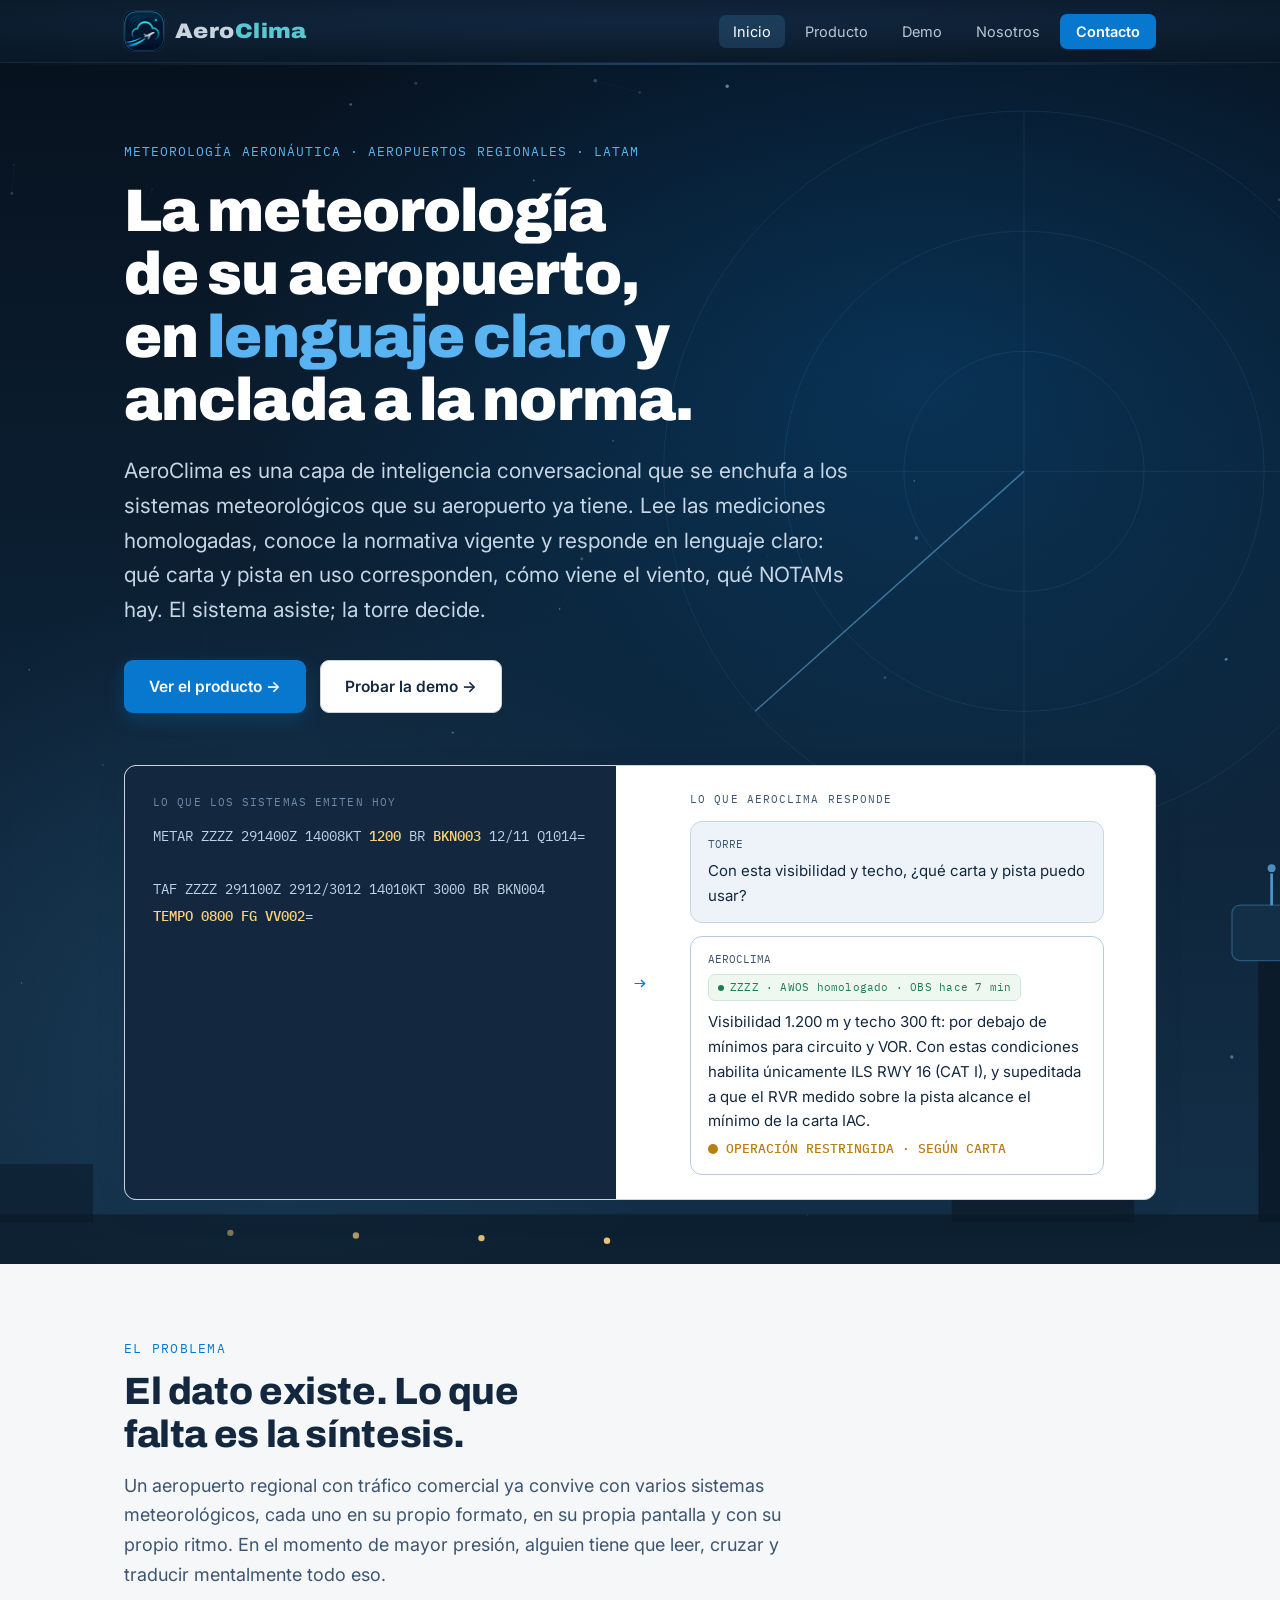
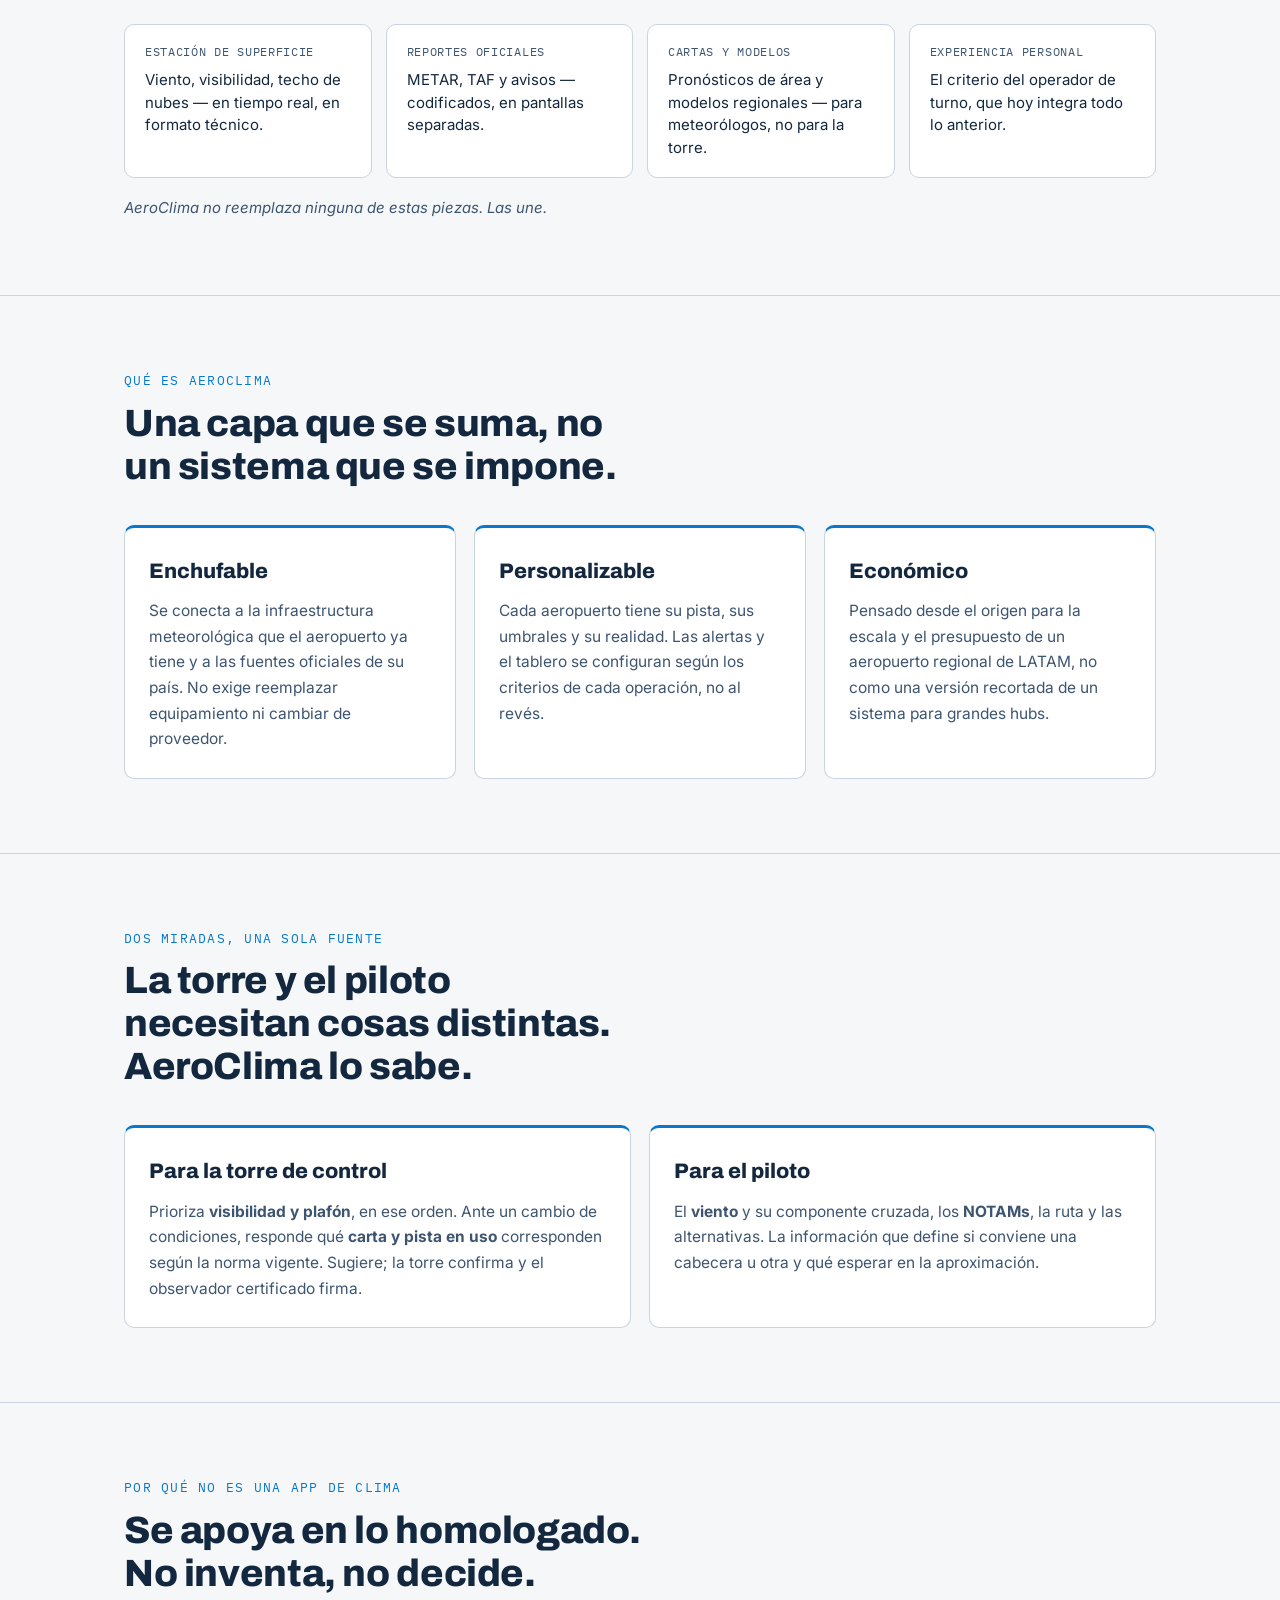
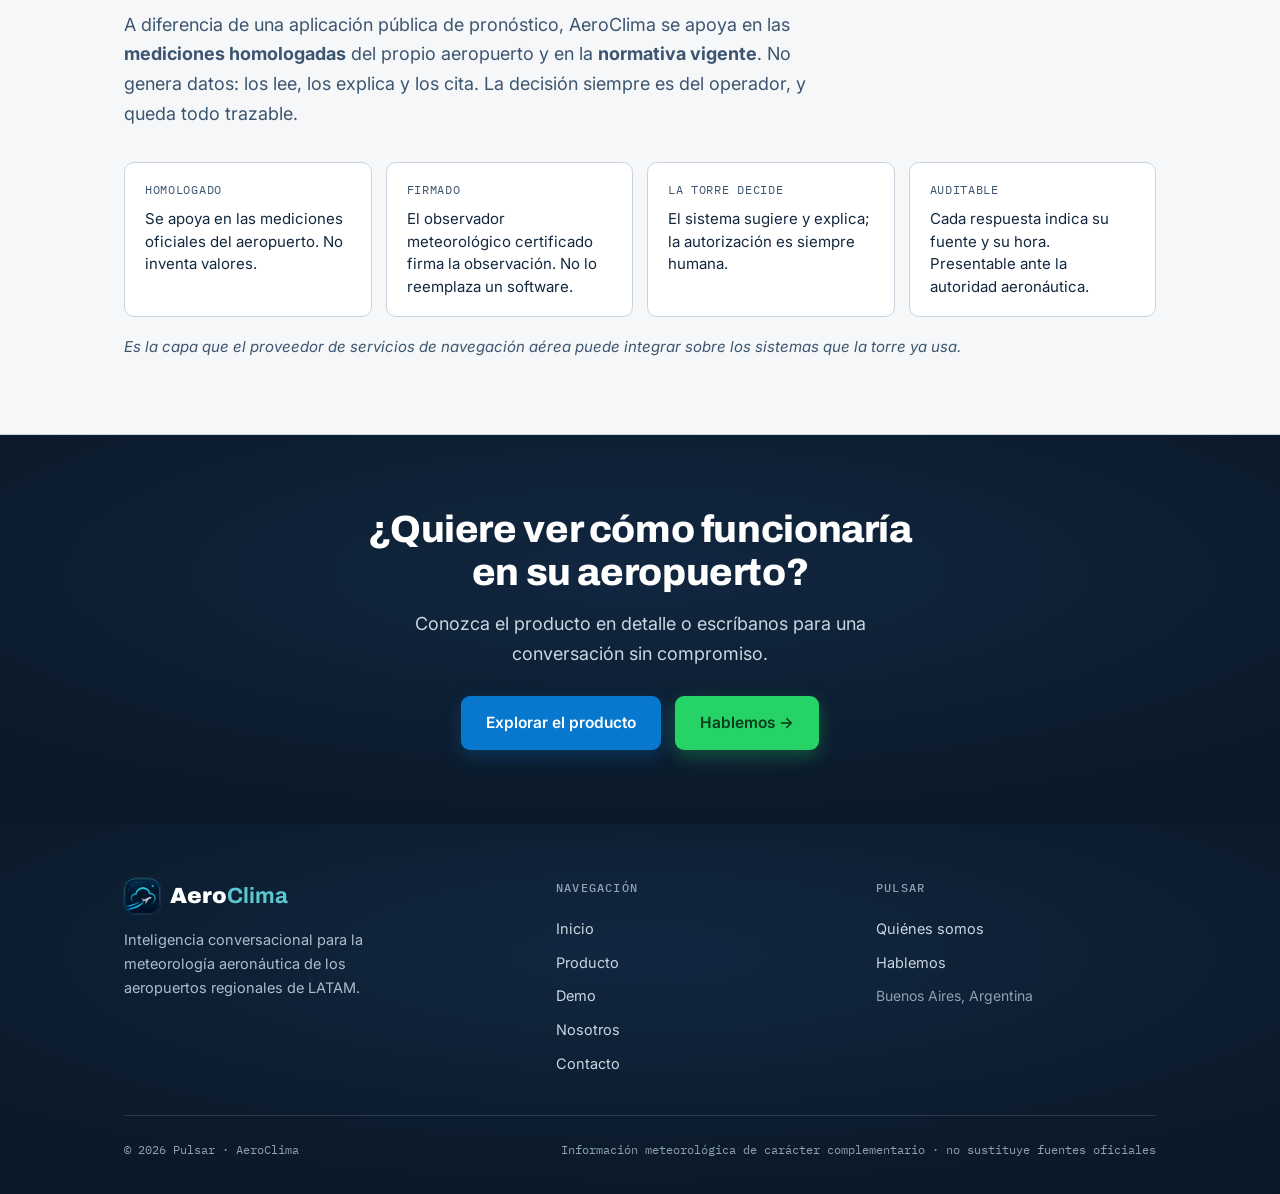
==== commit e720d377: "v13" ====
--- a/index.html
+++ b/index.html
@@ -3,7 +3,7 @@
 <head>
 <meta charset="UTF-8">
 <meta name="viewport" content="width=device-width, initial-scale=1.0">
-<title>AeroClima — Meteorología aeronáutica en lenguaje claro | Pulsar</title>
+<title>AeroClima — Del METAR a la decisión | Pulsar</title>
 <meta name="description" content="AeroClima es una capa de inteligencia conversacional para la meteorología aeronáutica de aeropuertos regionales de LATAM. Se enchufa a los sistemas que ya existen y traduce datos crípticos en decisiones claras.">
 <link rel="icon" type="image/png" sizes="48x48" href="favicon-48.png">
 <link rel="icon" type="image/png" sizes="32x32" href="favicon-32.png">
@@ -12,7 +12,7 @@
 <meta property="og:type" content="website">
 <meta property="og:site_name" content="AeroClima">
 <meta property="og:locale" content="es_AR">
-<meta property="og:title" content="AeroClima — Meteorología aeronáutica en lenguaje claro">
+<meta property="og:title" content="AeroClima — Del METAR a la decisión">
 <meta property="og:description" content="Una capa de IA conversacional que se enchufa a los sistemas meteorológicos que su aeropuerto ya tiene y los traduce a lenguaje operativo claro.">
 <meta property="og:url" content="https://aeroclima.pulsar-avitech.ai/index.html">
 <meta property="og:image" content="https://aeroclima.pulsar-avitech.ai/og-image.png">
@@ -77,7 +77,7 @@
 <header class="hero">
   <div class="wrap">
     <div class="eyebrow">Meteorología aeronáutica · Aeropuertos regionales · LATAM</div>
-    <h1>El clima de su aeropuerto —y la regla que aplica— en <em>lenguaje claro</em>.</h1>
+    <h1>La meteorología de su aeropuerto, en <em>lenguaje claro</em> y anclada a la norma.</h1>
     <p class="lede">AeroClima es una capa de inteligencia conversacional que se enchufa a los sistemas meteorológicos que su aeropuerto ya tiene. Lee las mediciones homologadas, conoce la normativa vigente y responde en lenguaje claro: qué carta y pista en uso corresponden, cómo viene el viento, qué NOTAMs hay. El sistema asiste; la torre decide.</p>
     <div class="hero-cta">
       <a class="btn btn-primary" href="producto.html">Ver el producto →</a>
--- a/styles.css
+++ b/styles.css
@@ -27,7 +27,7 @@
 img{max-width:100%}
 .wrap{max-width:1080px;margin:0 auto;padding:0 24px}
 .kicker{font-family:var(--mono);font-size:12.5px;letter-spacing:.1em;text-transform:uppercase;color:var(--cielo);margin-bottom:12px}
-h1,h2,h3{font-family:var(--display)}
+h1,h2,h3{font-family:var(--display);text-wrap:balance}
 
 /* ---------- ESCENA ANIMADA DE FONDO (heroes) ---------- */
 .hero, .page-hero{position:relative;overflow:hidden}
@@ -106,8 +106,9 @@
 @media (max-width:820px){
   .nav-links{position:fixed;inset:53px 0 auto 0;flex-direction:column;align-items:stretch;background:#3C4A57;padding:12px 18px 20px;gap:2px;border-bottom:1px solid #33404C;transform:translateY(-130%);transition:transform .3s ease;box-shadow:0 18px 30px rgba(0,0,0,.25)}
   .nav-links.open{transform:none}
-  .nav-links a{padding:13px 12px;font-size:16px;border-radius:8px}
+  .nav-links a{display:block;padding:13px 12px;font-size:16px;border-radius:8px}
   .nav-cta{margin-top:8px;text-align:center;justify-content:center}
+  .foot-col a{padding:11px 0}
   .burger{display:block}
   .foot-top{grid-template-columns:1fr;gap:30px}
 }
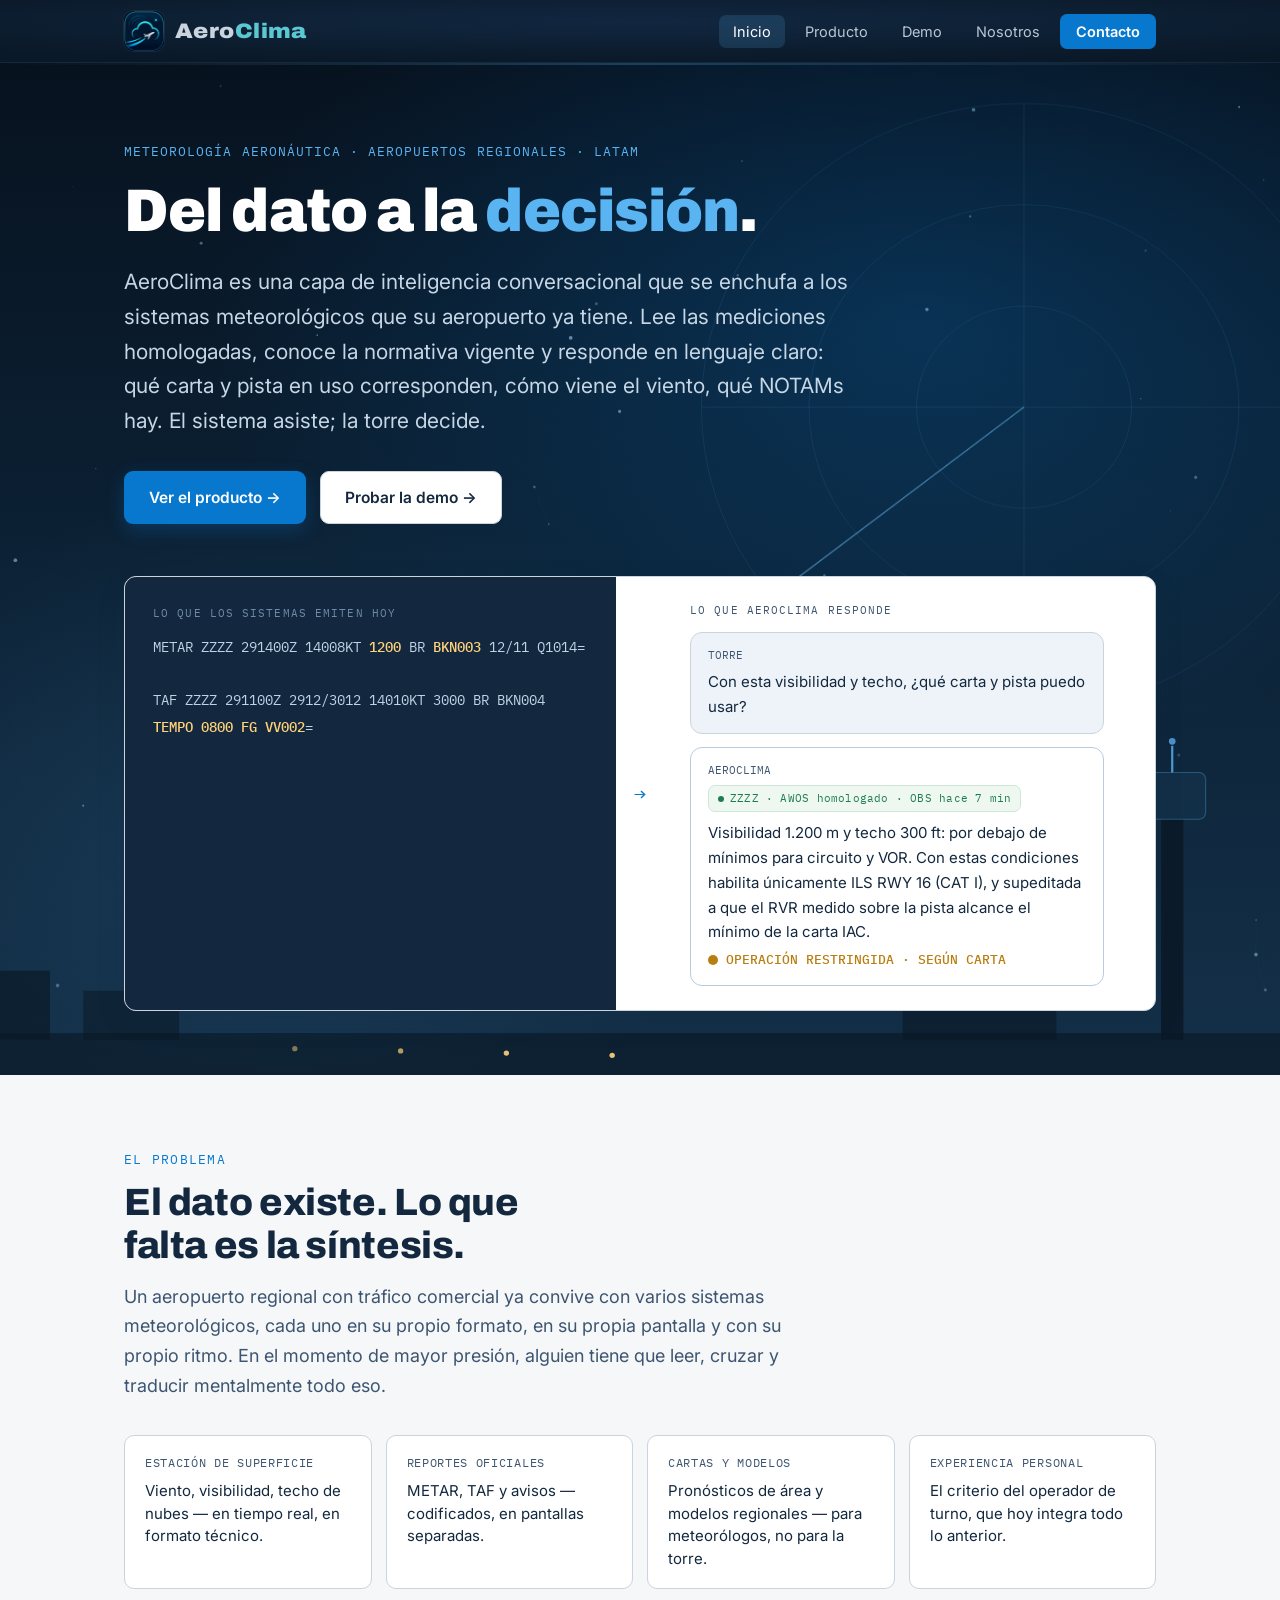
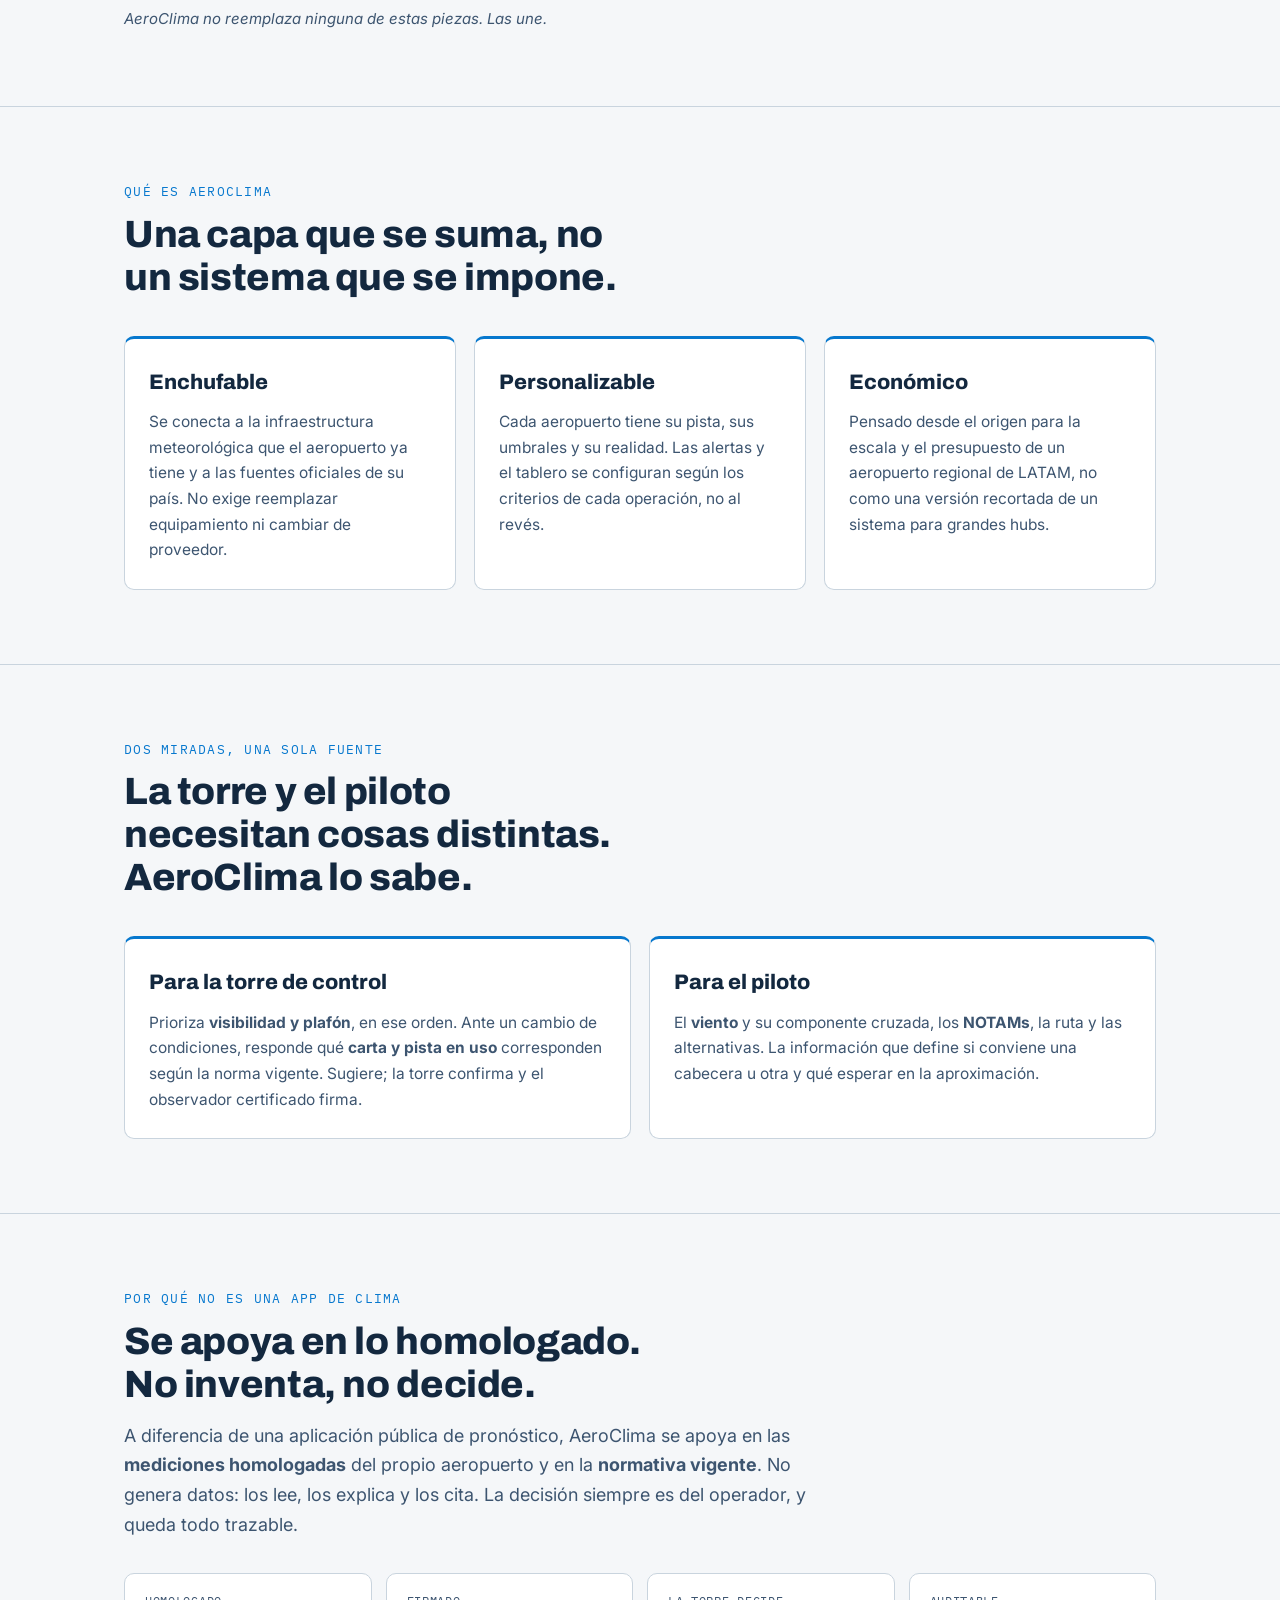
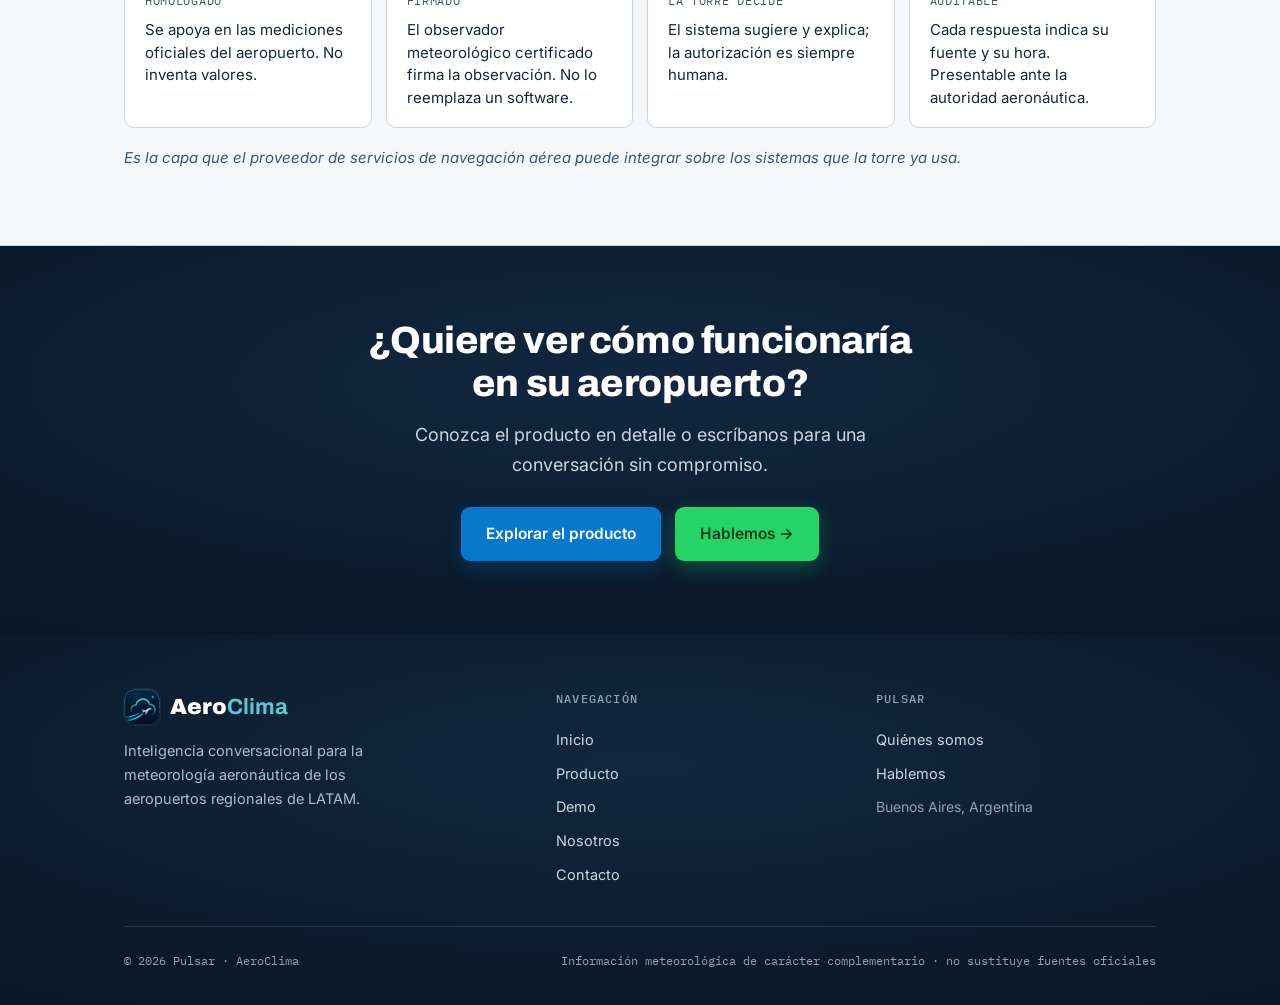
==== commit 1d964c02: "v14" ====
--- a/index.html
+++ b/index.html
@@ -3,7 +3,7 @@
 <head>
 <meta charset="UTF-8">
 <meta name="viewport" content="width=device-width, initial-scale=1.0">
-<title>AeroClima — Del METAR a la decisión | Pulsar</title>
+<title>AeroClima — Del dato a la decisión | Pulsar</title>
 <meta name="description" content="AeroClima es una capa de inteligencia conversacional para la meteorología aeronáutica de aeropuertos regionales de LATAM. Se enchufa a los sistemas que ya existen y traduce datos crípticos en decisiones claras.">
 <link rel="icon" type="image/png" sizes="48x48" href="favicon-48.png">
 <link rel="icon" type="image/png" sizes="32x32" href="favicon-32.png">
@@ -12,7 +12,7 @@
 <meta property="og:type" content="website">
 <meta property="og:site_name" content="AeroClima">
 <meta property="og:locale" content="es_AR">
-<meta property="og:title" content="AeroClima — Del METAR a la decisión">
+<meta property="og:title" content="AeroClima — Del dato a la decisión">
 <meta property="og:description" content="Una capa de IA conversacional que se enchufa a los sistemas meteorológicos que su aeropuerto ya tiene y los traduce a lenguaje operativo claro.">
 <meta property="og:url" content="https://aeroclima.pulsar-avitech.ai/index.html">
 <meta property="og:image" content="https://aeroclima.pulsar-avitech.ai/og-image.png">
@@ -77,7 +77,7 @@
 <header class="hero">
   <div class="wrap">
     <div class="eyebrow">Meteorología aeronáutica · Aeropuertos regionales · LATAM</div>
-    <h1>La meteorología de su aeropuerto, en <em>lenguaje claro</em> y anclada a la norma.</h1>
+    <h1>Del dato a la <em>decisión</em>.</h1>
     <p class="lede">AeroClima es una capa de inteligencia conversacional que se enchufa a los sistemas meteorológicos que su aeropuerto ya tiene. Lee las mediciones homologadas, conoce la normativa vigente y responde en lenguaje claro: qué carta y pista en uso corresponden, cómo viene el viento, qué NOTAMs hay. El sistema asiste; la torre decide.</p>
     <div class="hero-cta">
       <a class="btn btn-primary" href="producto.html">Ver el producto →</a>
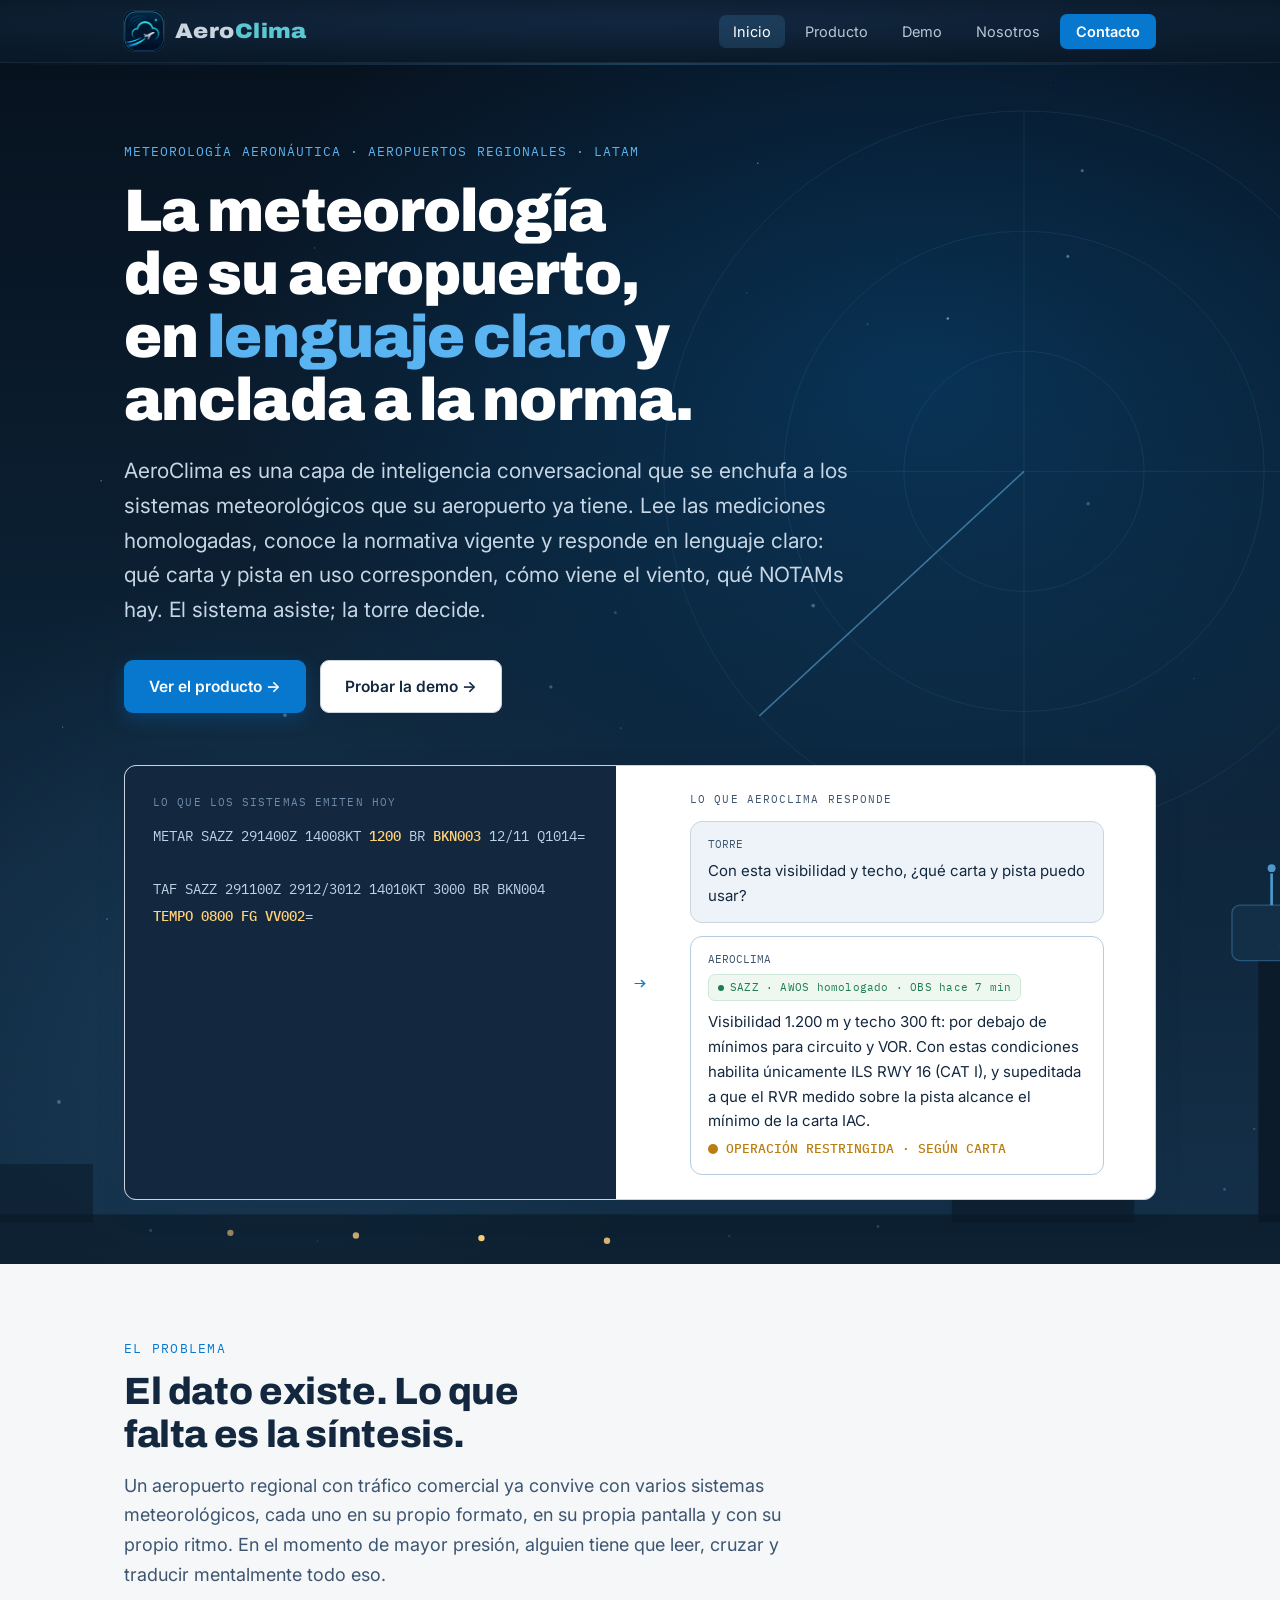
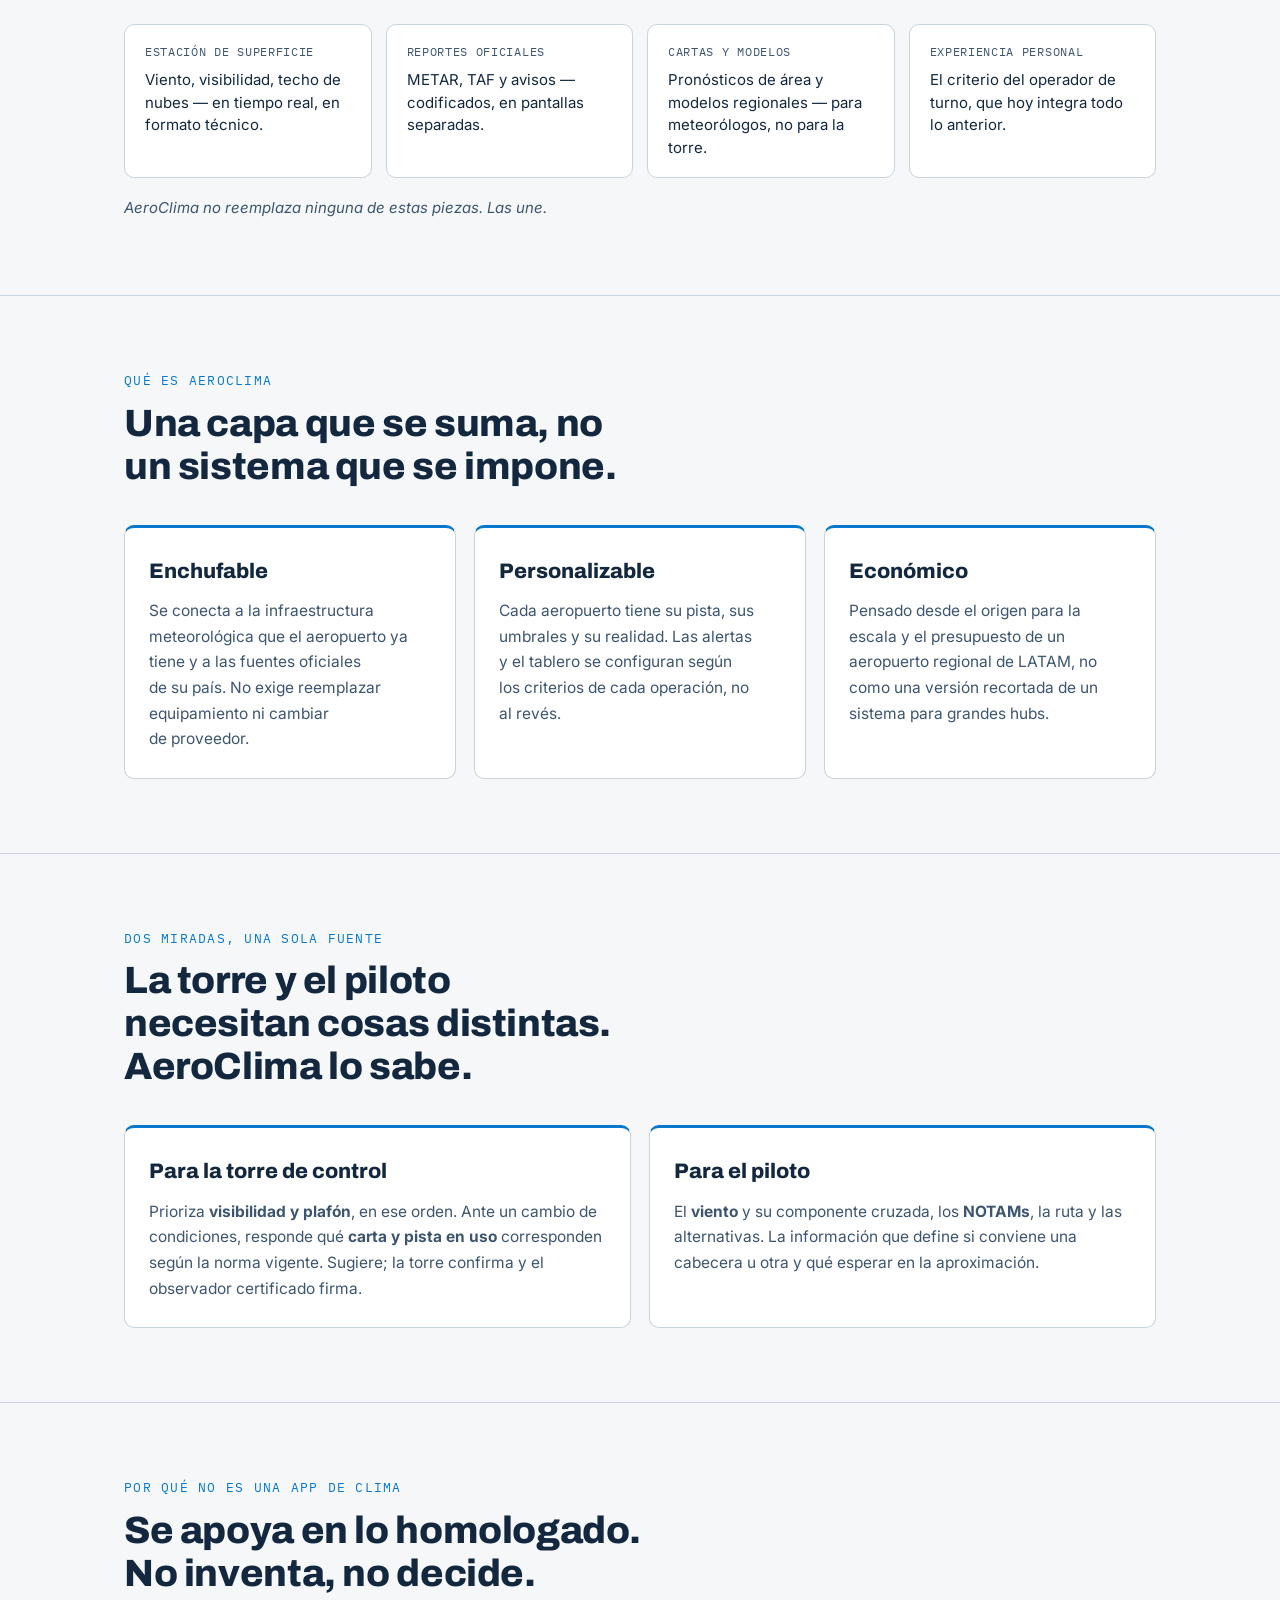
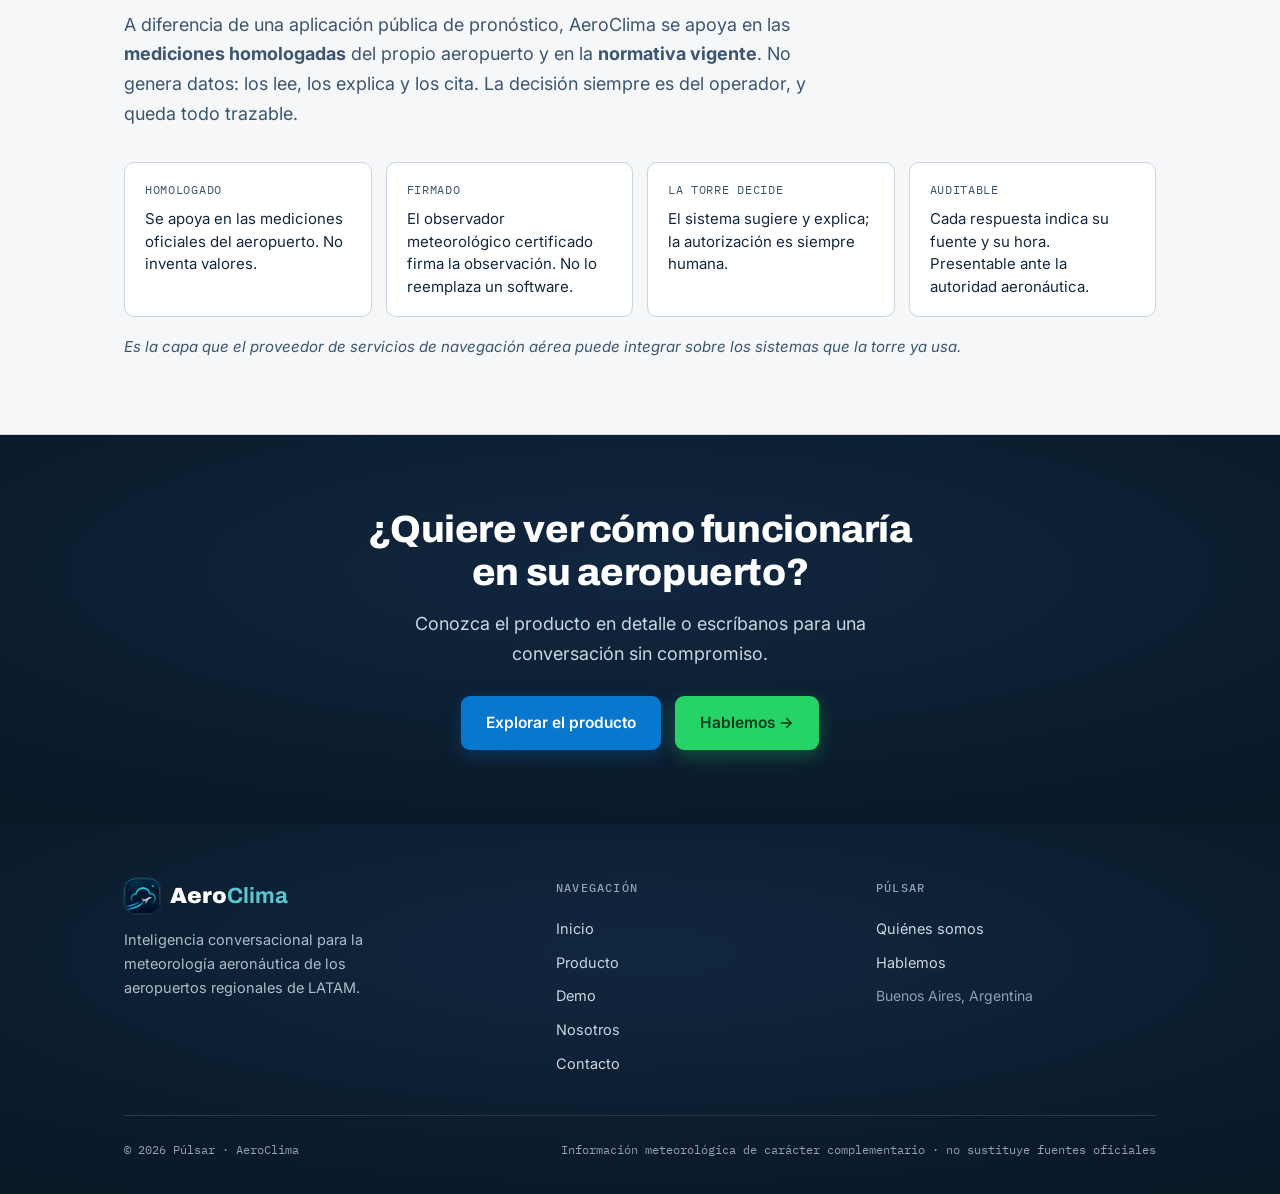
==== commit c9daccb5: "v15" ====
--- a/index.html
+++ b/index.html
@@ -3,7 +3,7 @@
 <head>
 <meta charset="UTF-8">
 <meta name="viewport" content="width=device-width, initial-scale=1.0">
-<title>AeroClima — Del dato a la decisión | Pulsar</title>
+<title>AeroClima — Meteorología aeronáutica en lenguaje claro | Púlsar</title>
 <meta name="description" content="AeroClima es una capa de inteligencia conversacional para la meteorología aeronáutica de aeropuertos regionales de LATAM. Se enchufa a los sistemas que ya existen y traduce datos crípticos en decisiones claras.">
 <link rel="icon" type="image/png" sizes="48x48" href="favicon-48.png">
 <link rel="icon" type="image/png" sizes="32x32" href="favicon-32.png">
@@ -12,7 +12,7 @@
 <meta property="og:type" content="website">
 <meta property="og:site_name" content="AeroClima">
 <meta property="og:locale" content="es_AR">
-<meta property="og:title" content="AeroClima — Del dato a la decisión">
+<meta property="og:title" content="AeroClima — Meteorología aeronáutica en lenguaje claro">
 <meta property="og:description" content="Una capa de IA conversacional que se enchufa a los sistemas meteorológicos que su aeropuerto ya tiene y los traduce a lenguaje operativo claro.">
 <meta property="og:url" content="https://aeroclima.pulsar-avitech.ai/index.html">
 <meta property="og:image" content="https://aeroclima.pulsar-avitech.ai/og-image.png">
@@ -77,7 +77,7 @@
 <header class="hero">
   <div class="wrap">
     <div class="eyebrow">Meteorología aeronáutica · Aeropuertos regionales · LATAM</div>
-    <h1>Del dato a la <em>decisión</em>.</h1>
+    <h1>La meteorología de su aeropuerto, en <em>lenguaje claro</em> y anclada a la norma.</h1>
     <p class="lede">AeroClima es una capa de inteligencia conversacional que se enchufa a los sistemas meteorológicos que su aeropuerto ya tiene. Lee las mediciones homologadas, conoce la normativa vigente y responde en lenguaje claro: qué carta y pista en uso corresponden, cómo viene el viento, qué NOTAMs hay. El sistema asiste; la torre decide.</p>
     <div class="hero-cta">
       <a class="btn btn-primary" href="producto.html">Ver el producto →</a>
@@ -87,15 +87,15 @@
     <div class="decode reveal" aria-label="De un METAR crudo a una respuesta clara">
       <div class="raw">
         <span class="tag">LO QUE LOS SISTEMAS EMITEN HOY</span>
-        METAR ZZZZ 291400Z 14008KT <b>1200</b> BR <b>BKN003</b> 12/11 Q1014=<br><br>
-        TAF ZZZZ 291100Z 2912/3012 14010KT 3000 BR BKN004 <b>TEMPO 0800 FG VV002</b>=
+        METAR SAZZ 291400Z 14008KT <b>1200</b> BR <b>BKN003</b> 12/11 Q1014=<br><br>
+        TAF SAZZ 291100Z 2912/3012 14010KT 3000 BR BKN004 <b>TEMPO 0800 FG VV002</b>=
       </div>
       <div class="bridge" aria-hidden="true">→</div>
       <div class="clear">
         <span class="tag">LO QUE AEROCLIMA RESPONDE</span>
         <div class="bubble"><span class="who">TORRE</span>Con esta visibilidad y techo, ¿qué carta y pista puedo usar?</div>
         <div class="bubble answer"><span class="who">AEROCLIMA</span>
-          <span class="src">ZZZZ · AWOS homologado · OBS hace 7 min</span>
+          <span class="src">SAZZ · AWOS homologado · OBS hace 7 min</span>
           Visibilidad 1.200 m y techo 300 ft: por debajo de mínimos para circuito y VOR. Con estas condiciones habilita únicamente ILS RWY 16 (CAT I), y supeditada a que el RVR medido sobre la pista alcance el mínimo de la carta IAC.
           <div class="estado amber"><span class="dot amber"></span>OPERACIÓN RESTRINGIDA · SEGÚN CARTA</div>
         </div>
--- a/styles.css
+++ b/styles.css
@@ -28,6 +28,7 @@
 .wrap{max-width:1080px;margin:0 auto;padding:0 24px}
 .kicker{font-family:var(--mono);font-size:12.5px;letter-spacing:.1em;text-transform:uppercase;color:var(--cielo);margin-bottom:12px}
 h1,h2,h3{font-family:var(--display);text-wrap:balance}
+p{text-wrap:pretty;hyphens:auto;-webkit-hyphens:auto}
 
 /* ---------- ESCENA ANIMADA DE FONDO (heroes) ---------- */
 .hero, .page-hero{position:relative;overflow:hidden}
@@ -109,6 +110,8 @@
   .nav-links a{display:block;padding:13px 12px;font-size:16px;border-radius:8px}
   .nav-cta{margin-top:8px;text-align:center;justify-content:center}
   .foot-col a{padding:11px 0}
+  .page-hero{padding:26px 0 34px !important}
+  .hero{padding-top:44px !important}
   .burger{display:block}
   .foot-top{grid-template-columns:1fr;gap:30px}
 }
